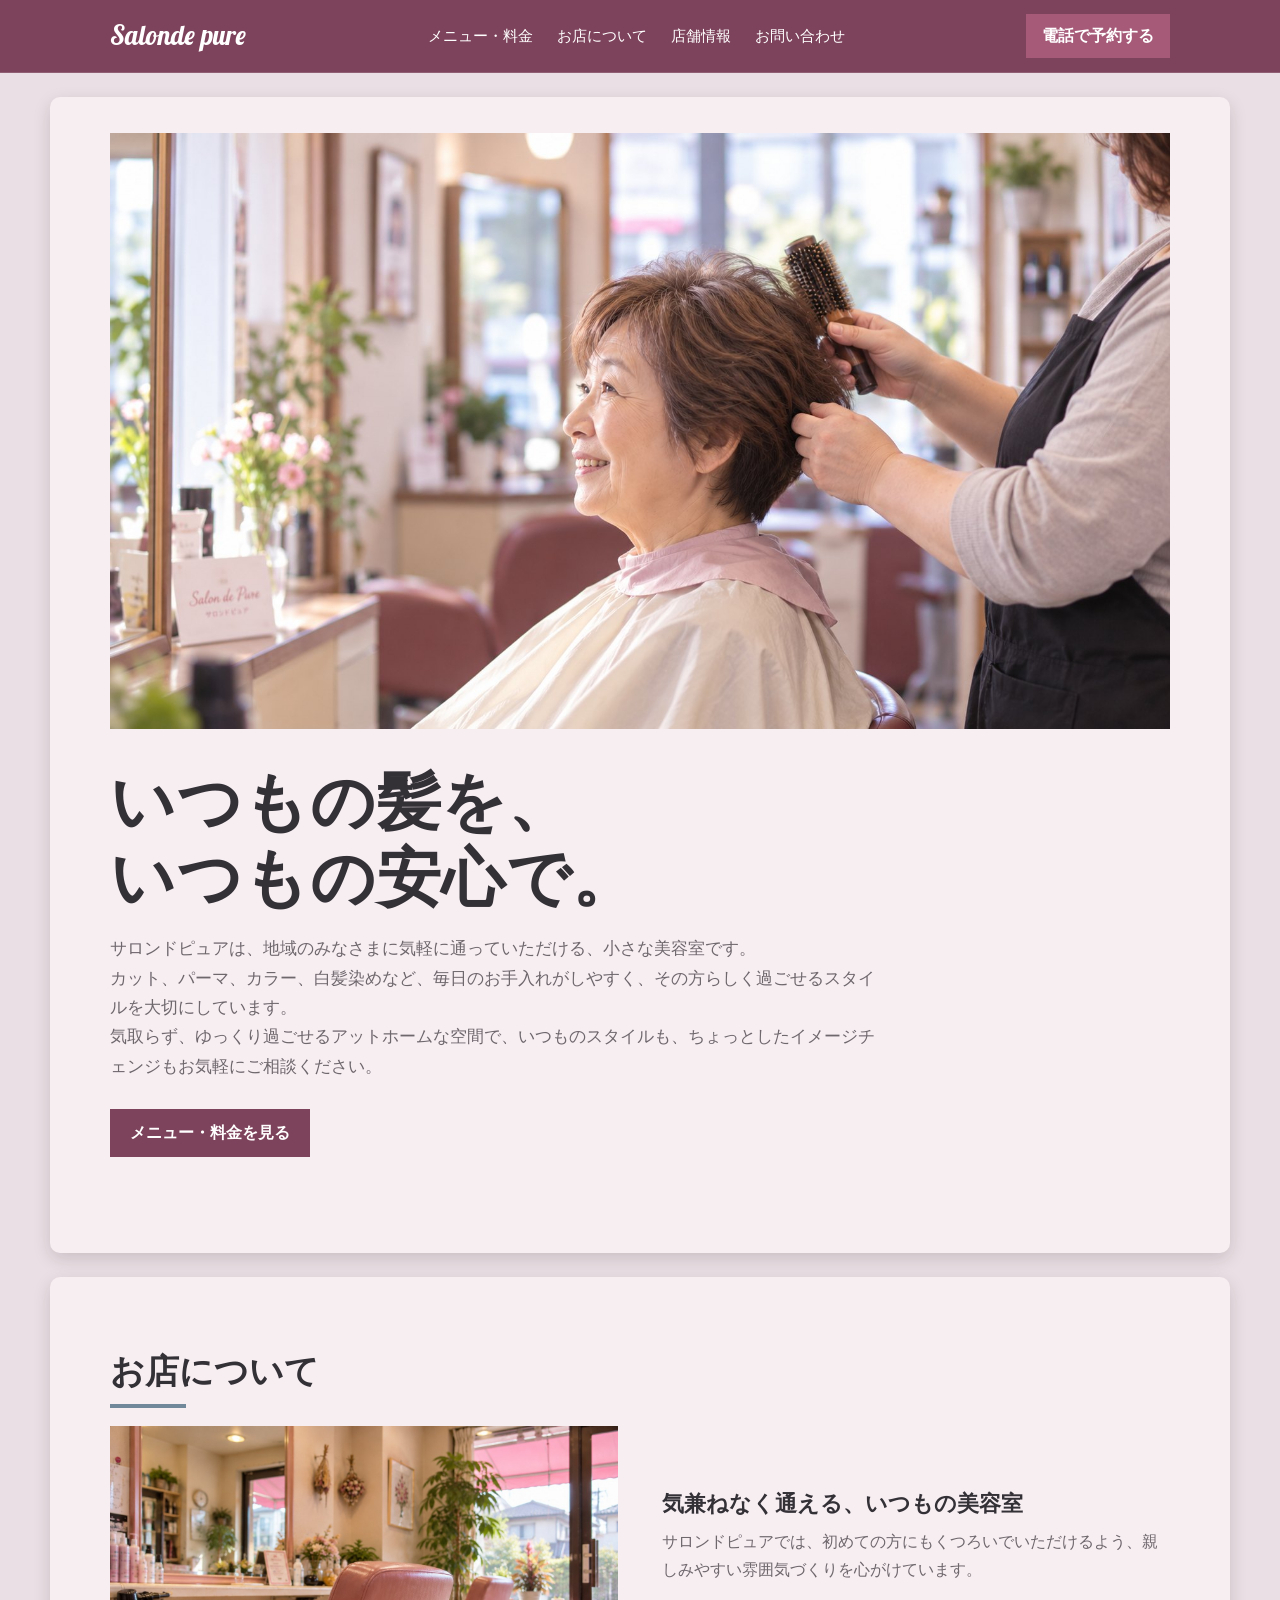
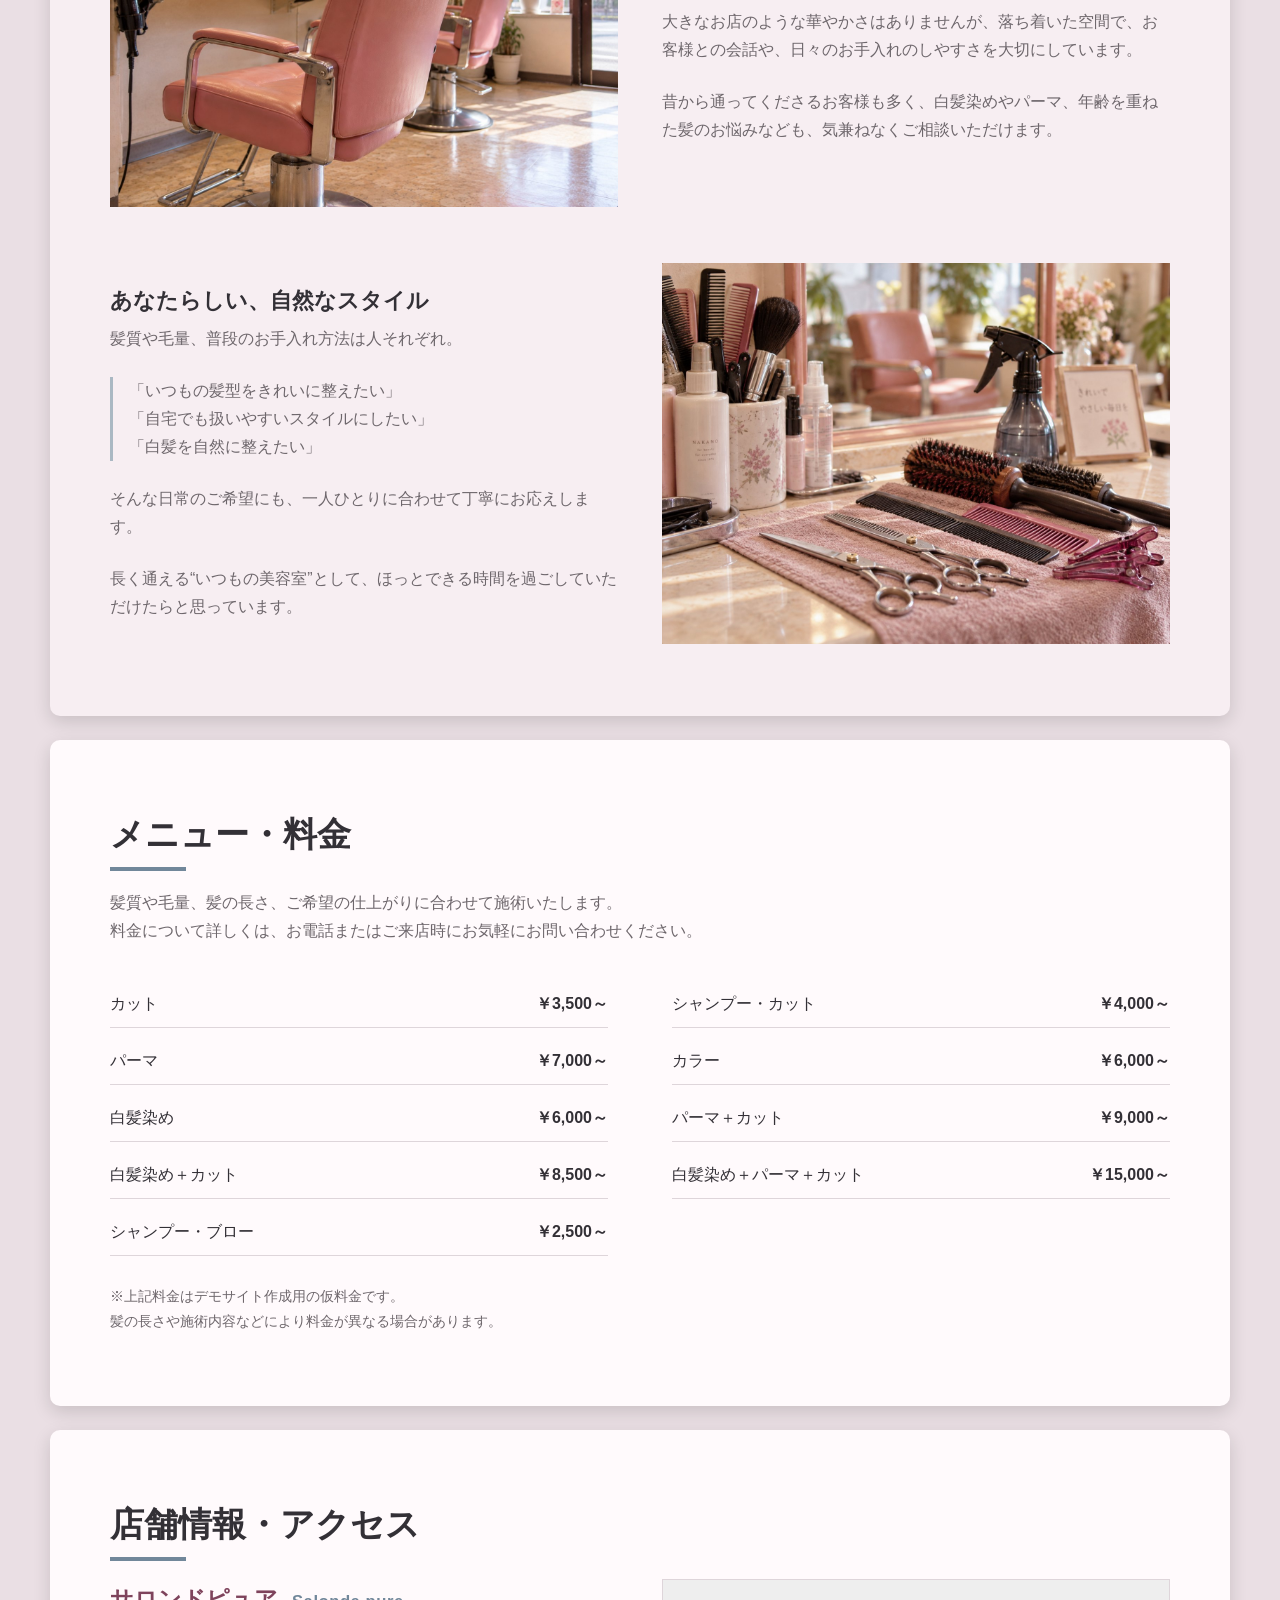
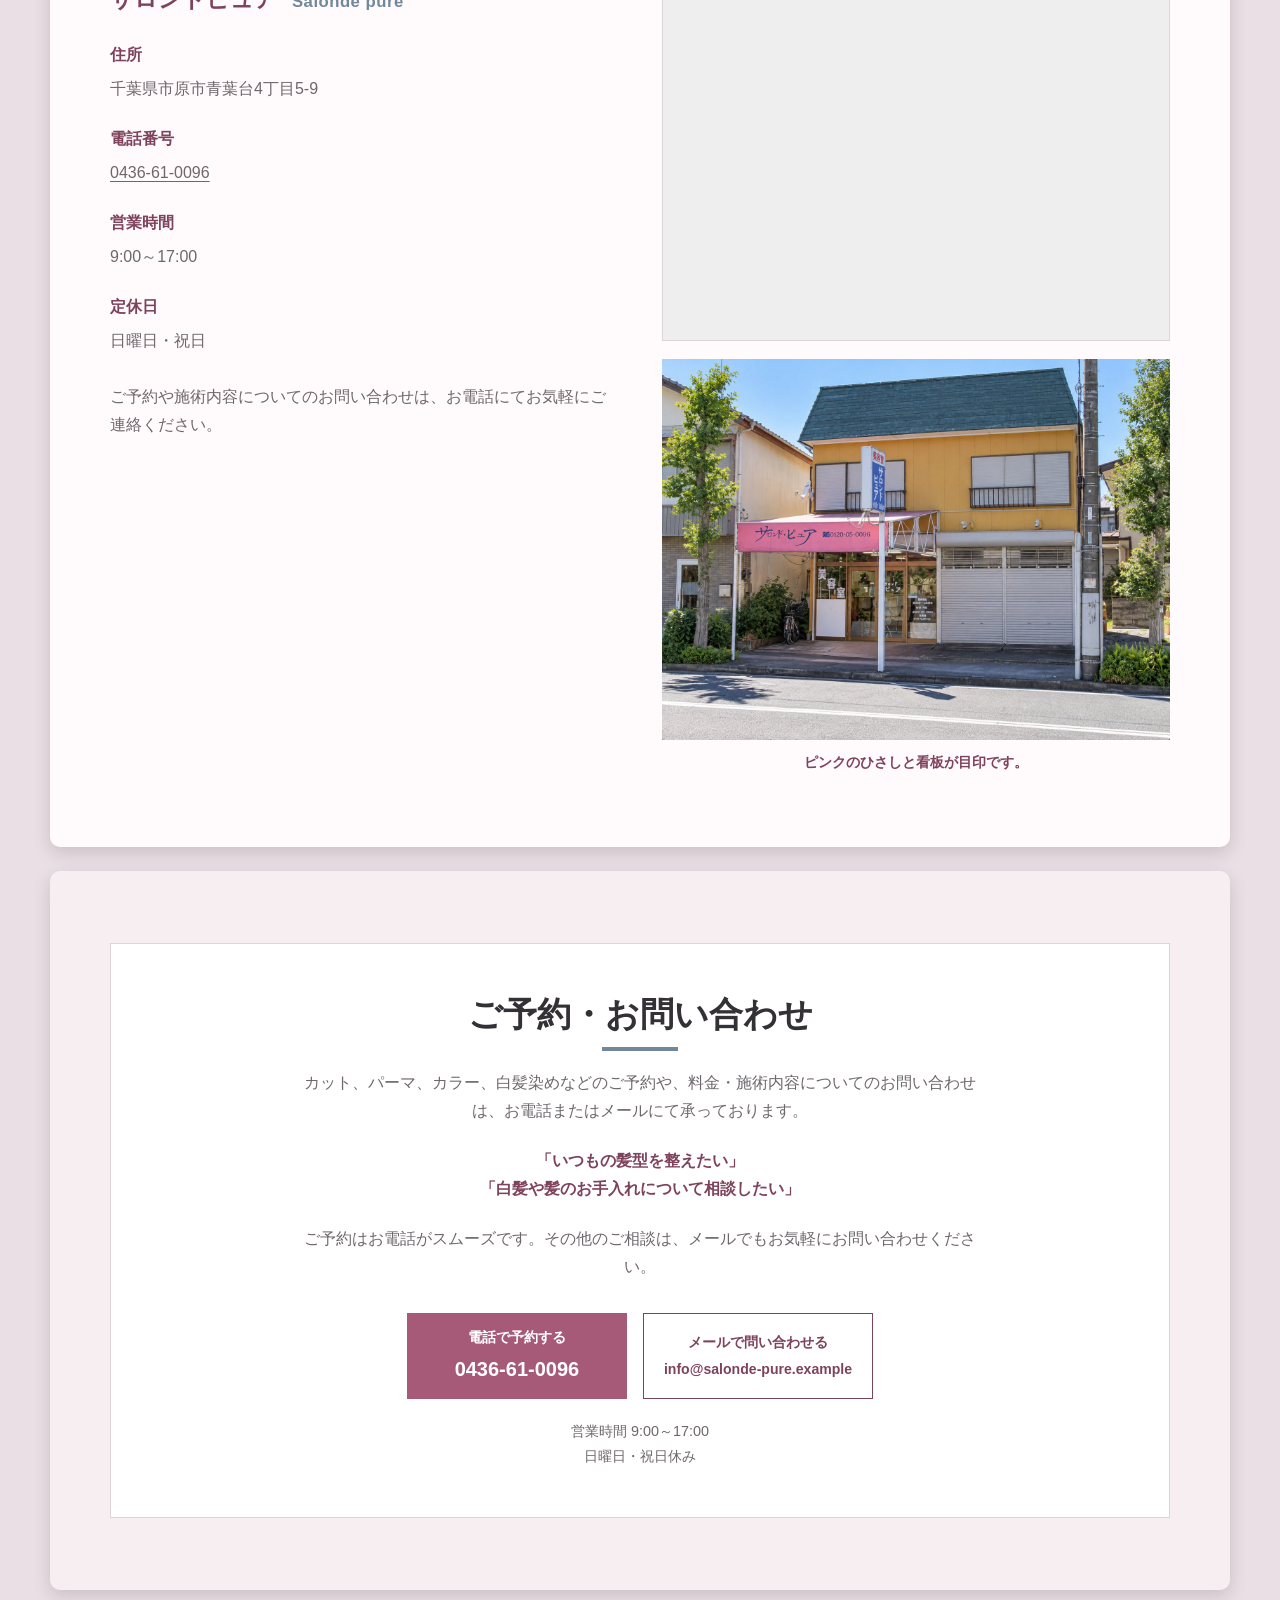
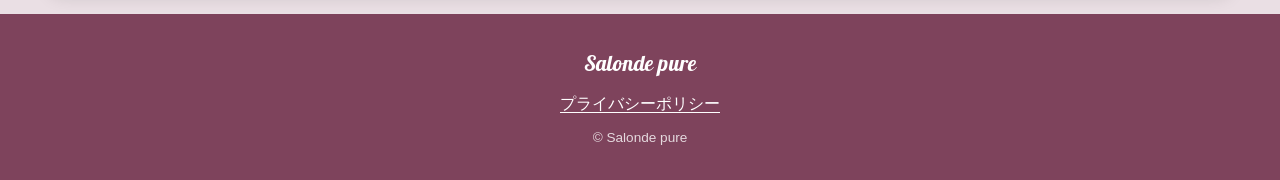
==== index.html @ e6dbe922 "Initial commit" ====
<!DOCTYPE html>
<html lang="ja">
<head>
  <meta charset="UTF-8">
  <meta name="viewport" content="width=device-width, initial-scale=1.0">

  <!--
    練習・デモ用なので検索エンジンには出さない設定。
    本番公開時は、必要に応じて削除する。
  -->
  <meta name="robots" content="noindex,nofollow">

  <title>サロンドピュア（Salonde pure）｜市原市青葉台の美容室</title>
  <meta name="description" content="市原市青葉台の小さな美容室 サロンドピュア（Salonde pure）。カット、パーマ、カラー、白髪染めなど、毎日のお手入れがしやすいスタイルをご提案します。">

  <!--
    CSSは2段構成。

    reset.css
    → ブラウザごとの初期スタイル差を整える土台。

    style.css
    → このサイト固有のレイアウト・色・装飾。

    reset.css を先、style.css を後に読むことが重要。
    後から読み込んだ style.css で必要な見た目を上書きする。
  -->
  <link rel="stylesheet" href="css/reset.css">
  <link rel="stylesheet" href="css/style.css">

  <!--
    favicon：
    今回は「SP」のモノグラムを使用。
    本番案件ではクライアントの正式ロゴがあれば差し替える。
  -->
  <link rel="icon" href="favicon.ico" sizes="any">
  <link rel="icon" type="image/png" sizes="32x32" href="img/favicon-32.png">
  <link rel="apple-touch-icon" href="img/apple-touch-icon.png">

  <!--
    Headerの英字店名だけ、実店舗メンバーズカードの雰囲気に近い
    Google Fonts「Lobster」を使用する。

    本文は読みやすさ優先で、従来の日本語向けシステムフォントを維持。
  -->
  <link rel="preconnect" href="https://fonts.googleapis.com">
  <link rel="preconnect" href="https://fonts.gstatic.com" crossorigin>
  <link href="https://fonts.googleapis.com/css2?family=Lobster&display=swap" rel="stylesheet">

  <!--
    OGPは次段階で追加予定。
    デモ公開時は noindex のままでもよい。
  -->
</head>

<body id="top">

  <!-- ========================================================
       Header
       ======================================================== -->
  <header class="site-header">
    <div class="container header-inner">

      <!--
        店名ロゴはTOPへのリンク。
        1ページサイトでは、ロゴを押すとページ先頭へ戻る動作が自然。
      -->
      <a class="site-logo" href="#top" aria-label="ページの先頭へ戻る">
        Salonde pure
      </a>

      <nav aria-label="メインナビゲーション">
        <ul class="nav-list">
          <li><a href="#menu">メニュー・料金</a></li>
          <li><a href="#about">お店について</a></li>
          <li><a href="#access">店舗情報</a></li>
          <li><a href="#contact">お問い合わせ</a></li>
        </ul>
      </nav>

      <!--
        Headerの強調CTAは「電話で予約する」。

        通常navの「お問い合わせ」は #contact へ。
        強調CTAは直接 tel: へ。

        同じ場所へ飛ぶリンクを二重に置かず、
        「情報を見る」と「電話する」の役割を分ける。
      -->
      <a class="header-cta" href="tel:0436610096">
        電話で予約する
      </a>

    </div>
  </header>


  <main>

    <!-- ======================================================
         Hero
         ====================================================== -->
    <section class="hero">
      <div class="container">

        <!--
          Hero画像。

          PCでは16:9、スマホではCSS側で4:3の額縁へ変更する。
          重要な人物・手元を中央寄りに配置した画像なので、
          左右がトリミングされても主役が残りやすい。
        -->
        <div class="hero-visual">
          <img
            src="img/hero_salon.jpg"
            alt="美容師が女性客の髪をブラシで整えているサロンドピュアのイメージ"
          >
        </div>

        <div class="hero-text">
          <h1>
            いつもの髪を、<br>
            いつもの安心で。
          </h1>

          <p>
            サロンドピュアは、地域のみなさまに気軽に通っていただける、小さな美容室です。<br>
            カット、パーマ、カラー、白髪染めなど、毎日のお手入れがしやすく、その方らしく過ごせるスタイルを大切にしています。<br>
            気取らず、ゆっくり過ごせるアットホームな空間で、いつものスタイルも、ちょっとしたイメージチェンジもお気軽にご相談ください。
          </p>

          <a class="hero-button" href="#menu">
            メニュー・料金を見る
          </a>
        </div>

      </div>
    </section>


    <!-- ======================================================
         About
         ====================================================== -->
    <section id="about" class="section">
      <div class="container">

        <h2 class="section-title">お店について</h2>

        <div class="about-row">

          <!--
            About 1：店内の雰囲気を見せる4:3画像。
            「空間」の説明役なので、人物は置かず店内そのものを見せる。
          -->
          <div class="about-visual">
            <img
              src="img/about_salon_interior.jpg"
              alt="ピンク色の美容椅子と鏡がある小さな美容室の店内イメージ"
              loading="lazy"
            >
          </div>

          <div class="about-text">
            <h3>気兼ねなく通える、いつもの美容室</h3>
            <p>
              サロンドピュアでは、初めての方にもくつろいでいただけるよう、親しみやすい雰囲気づくりを心がけています。
            </p>
            <p>
              大きなお店のような華やかさはありませんが、落ち着いた空間で、お客様との会話や、日々のお手入れのしやすさを大切にしています。
            </p>
            <p>
              昔から通ってくださるお客様も多く、白髪染めやパーマ、年齢を重ねた髪のお悩みなども、気兼ねなくご相談いただけます。
            </p>
          </div>

        </div>


        <div class="about-row reverse">

          <!--
            About 2：仕事道具のディテールを見せる4:3画像。
            About 1が「空間」、こちらは「仕事」の説明役。
          -->
          <div class="about-visual">
            <img
              src="img/about_salon_tools.jpg"
              alt="ハサミ、コーム、ブラシなど美容室の仕事道具のイメージ"
              loading="lazy"
            >
          </div>

          <div class="about-text">
            <h3>あなたらしい、自然なスタイル</h3>
            <p>
              髪質や毛量、普段のお手入れ方法は人それぞれ。
            </p>
            <p class="about-quote">
              「いつもの髪型をきれいに整えたい」<br>
              「自宅でも扱いやすいスタイルにしたい」<br>
              「白髪を自然に整えたい」
            </p>
            <p>
              そんな日常のご希望にも、一人ひとりに合わせて丁寧にお応えします。
            </p>
            <p>
              長く通える“いつもの美容室”として、ほっとできる時間を過ごしていただけたらと思っています。
            </p>
          </div>

        </div>

      </div>
    </section>


    <!-- ======================================================
         Menu
         ====================================================== -->
    <section id="menu" class="section">
      <div class="container">

        <h2 class="section-title">メニュー・料金</h2>

        <p class="section-lead">
          髪質や毛量、髪の長さ、ご希望の仕上がりに合わせて施術いたします。<br>
          料金について詳しくは、お電話またはご来店時にお気軽にお問い合わせください。
        </p>

        <div class="menu-grid">
          <div class="menu-item"><span class="menu-name">カット</span><span class="menu-price">￥3,500～</span></div>
          <div class="menu-item"><span class="menu-name">シャンプー・カット</span><span class="menu-price">￥4,000～</span></div>
          <div class="menu-item"><span class="menu-name">パーマ</span><span class="menu-price">￥7,000～</span></div>
          <div class="menu-item"><span class="menu-name">カラー</span><span class="menu-price">￥6,000～</span></div>
          <div class="menu-item"><span class="menu-name">白髪染め</span><span class="menu-price">￥6,000～</span></div>
          <div class="menu-item"><span class="menu-name">パーマ＋カット</span><span class="menu-price">￥9,000～</span></div>
          <div class="menu-item"><span class="menu-name">白髪染め＋カット</span><span class="menu-price">￥8,500～</span></div>
          <div class="menu-item"><span class="menu-name">白髪染め＋パーマ＋カット</span><span class="menu-price">￥15,000～</span></div>
          <div class="menu-item"><span class="menu-name">シャンプー・ブロー</span><span class="menu-price">￥2,500～</span></div>
        </div>

        <p class="menu-note">
          ※上記料金はデモサイト作成用の仮料金です。<br>
          髪の長さや施術内容などにより料金が異なる場合があります。
        </p>

      </div>
    </section>


    <!-- ======================================================
         Store information / Access
         ====================================================== -->
    <section id="access" class="section">
      <div class="container">

        <h2 class="section-title">店舗情報・アクセス</h2>

        <div class="info-layout">

          <div class="info-text">

            <h3 class="shop-name">サロンドピュア <span class="shop-name-en">Salonde pure</span></h3>

            <dl class="info-list">
              <dt>住所</dt>
              <dd>千葉県市原市青葉台4丁目5-9</dd>

              <dt>電話番号</dt>
              <dd><a href="tel:0436610096">0436-61-0096</a></dd>

              <dt>営業時間</dt>
              <dd>9:00～17:00</dd>

              <dt>定休日</dt>
              <dd>日曜日・祝日</dd>
            </dl>

            <p class="access-note">
              ご予約や施術内容についてのお問い合わせは、お電話にてお気軽にご連絡ください。
            </p>

          </div>

          <div class="access-visuals">

            <div class="map-box">
              <!--
                Google Maps = 地図の中身
                CSS = 地図を入れる額縁

                現段階では住所検索型のembedを仮配置。
                最終版ではGoogle Mapsの「共有 → 地図を埋め込む」から
                取得した正式iframeへ差し替えてもよい。
              -->
              <iframe
                src="https://www.google.com/maps?q=%E5%8D%83%E8%91%89%E7%9C%8C%E5%B8%82%E5%8E%9F%E5%B8%82%E9%9D%92%E8%91%89%E5%8F%B04%E4%B8%81%E7%9B%AE5-9&z=16&output=embed"
                title="サロンドピュア周辺地図"
                loading="lazy"
                referrerpolicy="no-referrer-when-downgrade"
              ></iframe>
            </div>

            <!--
              店舗外観。
              Heroではなく、アクセス情報の「現実確認」として置く。

              figure + figcaption にすることで、
              PCの2カラムでもスマホの1カラムでも
              「ピンクのひさしと看板が目印です。」が
              必ずこの写真の説明として付いてくる。
            -->
            <figure class="store-photo-figure">
              <div class="store-photo">
                <img
                  src="img/store_exterior.jpg"
                  alt="ピンクのひさしと看板があるサロンドピュアの店舗外観イメージ"
                  loading="lazy"
                >
              </div>
              <figcaption class="store-photo-caption">
                ピンクのひさしと看板が目印です。
              </figcaption>
            </figure>

          </div>

        </div>

      </div>
    </section>


    <!-- ======================================================
         Contact
         ====================================================== -->
    <section id="contact" class="section">
      <div class="container">

        <div class="contact-box">

          <h2 class="section-title">ご予約・お問い合わせ</h2>

          <p class="contact-lead">
            カット、パーマ、カラー、白髪染めなどのご予約や、料金・施術内容についてのお問い合わせは、お電話またはメールにて承っております。
          </p>

          <p class="contact-example">
            「いつもの髪型を整えたい」<br>
            「白髪や髪のお手入れについて相談したい」
          </p>

          <p class="contact-lead">
            ご予約はお電話がスムーズです。その他のご相談は、メールでもお気軽にお問い合わせください。
          </p>

          <div class="contact-actions">
            <a class="contact-button tel" href="tel:0436610096">
              <span class="contact-button-label">電話で予約する</span>
              <span class="contact-phone">0436-61-0096</span>
            </a>

            <!--
              デモ用の仮メールアドレス。
              .example は実在サイト用には使わない予約済みドメイン。
              本番時に店舗の実メールアドレスへ差し替える。
            -->
            <a
              class="contact-button mail"
              href="mailto:info@salonde-pure.example?subject=%E3%82%B5%E3%82%A4%E3%83%88%E3%81%8B%E3%82%89%E3%81%AE%E3%81%8A%E5%95%8F%E3%81%84%E5%90%88%E3%82%8F%E3%81%9B"
            >
              <span class="contact-button-label">メールで問い合わせる</span>
              <span class="contact-email">info@salonde-pure.example</span>
            </a>
          </div>

          <p class="contact-note">
            営業時間 9:00～17:00<br>
            日曜日・祝日休み
          </p>

        </div>

      </div>
    </section>

  </main>


  <!-- ========================================================
       Footer
       ======================================================== -->
  <footer class="site-footer">

    <p class="footer-name">
      Salonde pure
    </p>

    <p class="footer-nav">
      <a href="privacy.html">
        プライバシーポリシー
      </a>
    </p>

    <p class="copyright">
      &copy; Salonde pure
    </p>

  </footer>

</body>
</html>
---- css/style.css ----
/*
      ======================================================================
      美容室デモ：テンプレ流用・2号機
      ======================================================================

      ここまで単体教材で作ってきた、

      01〜06  レスポンシブ基礎 / Flex / Grid
      07      Header / Nav
      08      Hero
      09      Menu
      10      About
      11      店舗情報 / Google Map
      12      Contact / Footer

      を1枚のHTMLへ合体する。

      今回の目標は「最終完成」ではなく、

      ・各パーツが1ページとしてつながる
      ・PC / 中間幅 / スマホで崩れない
      ・色、余白、見出しに全体のルールを持たせる
      ・後で別案件へ流用しやすい

      という “中間完成版”。


      ======================================================================
      合体時に大事な考え方
      ======================================================================

      単体教材では、それぞれのHTMLに

      body
      .container
      h1
      section
      @media

      などが個別に存在していた。

      しかし全部を1枚へ合体すると、
      同じ名前・似た役割のCSSが重複すると管理しにくい。

      そこで今回は、

      1. CSS変数
      2. 共通ルール
      3. セクション固有ルール
      4. スマホ用ルール

      という順番で整理する。


      ======================================================================
      0. CSS変数：色を一か所で管理
      ======================================================================

      :root に色を集めておくと、
      後で別業種へ流用するとき、

      「濃いマゼンダを別の色へ」
      「くすみピンクをピンク寄りへ」

      のような変更がしやすい。

      今回の配色：

      ごく淡いピンク白 = ベース
      くすみピンク     = セクション背景
      くすみマゼンダ   = 店舗のひさし由来の主アクセント
      青みグレー       = 店名ロゴ由来の補助アクセント
      濃いグレー       = 本文

      実店舗のピンク＋ブルーをそのまま原色で使わず、
      少しくすませてWeb向けに翻訳する。
    */

    :root {
      --color-bg: #fffafc;
      --color-bg-sub: #f7eef2;
      --color-card: #ffffff;

      --color-magenta: #a65a78;
      --color-magenta-dark: #7e435c;

      --color-blue: #71879a;
      --color-blue-soft: #aab8c3;

      --color-text: #333036;
      --color-text-sub: #6e676c;

      --color-line: #ded5da;
    }


    /*
      ======================================================================
      1. 共通ルール
      ======================================================================
    */

    html {
      /*
        Headerのページ内リンクを押した時、
        一瞬で飛ぶのではなく滑らかにスクロールする。

        JavaScript不要。
        CSSだけでできる小さな演出。
      */
      scroll-behavior: smooth;
    }

    body {
      font-family:
        -apple-system,
        BlinkMacSystemFont,
        "Segoe UI",
        "Hiragino Kaku Gothic ProN",
        "Hiragino Sans",
        "Yu Gothic",
        Meiryo,
        sans-serif;

      line-height: 1.75;
      color: var(--color-text);

      /*
        body = サイト全体の基本背景。
        各sectionでは、後から変更しやすいように
        backgroundをあえて個別にも明示する。
      */
      /*
        カード化したsectionの外側に見える「台紙」色。
        section内部の白/くすみピンクとの差を出すため、
        bodyは少し濃いめのくすみピンクにする。
      */
      background: #eadfe4;
    }

    a {
      color: inherit;
    }

    /*
      サイト全体の共通外枠。

      今回の打ち合わせで、
      2カラムの余裕を優先して max-width:1100px に統一。

      重要：
      「外枠が1100px」だからといって、
      文章を1100pxいっぱいまで読ませるわけではない。

      文章には別途 max-width を設ける。
    */
    .container {
      width: 100%;
      max-width: 1100px;

      margin: 0 auto;

      padding-left: 20px;
      padding-right: 20px;
    }

    /*
      各通常セクションの共通上下余白。

      まず共通値を決め、
      Heroなど特別扱いしたい場所だけ個別上書きする。

      「共通ルール + 例外は明示」
      という方針。
    */
    .section {
      /*
        section自体を少し内側へ入れて、
        body背景の上に浮かぶ大きなカードとして見せる。

        max-width:1180px
        → 中の .container(1100px) より少し広く、
          section自身の余白や影が見える幅。

        margin:24px auto
        → 上下に24pxの間隔、
          左右は中央寄せ。

        border-radius
        → 角丸。

        box-shadow
        → ごく薄い影。
          「カード化」はするが、
          アプリUIっぽくなりすぎない程度に抑える。

        overflow:hidden
        → section背景や中身が角丸の外へはみ出さないようにする。
      */
      max-width: 1180px;
      margin: 24px auto;

      padding-top: 72px;
      padding-bottom: 72px;

      /*
        ページ内リンクでこのsectionへ飛んだ時、
        stickyヘッダーの裏にH2が隠れないよう
        スクロール停止位置を少し下へずらす。

        普通のレイアウト余白には影響しない。
      */
      scroll-margin-top: 96px;

      border-radius: 10px;

      box-shadow:
        0 6px 18px rgba(0, 0, 0, .14);

      overflow: hidden;
    }


    /*
      ======================================================================
      見出し階層
      ======================================================================

      h1 = ページ全体の主題 → Heroに1個
      h2 = 各セクション見出し
      h3 = セクション内の小見出し

      見た目だけでなくHTMLの意味も揃える。
    */

    .section-title {
      position: relative;

      margin: 0 0 18px;

      padding-bottom: 14px;

      font-size: clamp(1.65rem, 3vw, 2.15rem);
      line-height: 1.3;
    }

    /*
      セクション見出し下の青みグレーライン。

      ブルーを強く出しすぎず、
      「実店舗ロゴのブルーを連想させる程度」の控えめな装飾。
    */
    .section-title::after {
      content: "";

      position: absolute;
      left: 0;
      bottom: 0;

      /*
        56pxから少し長めの76pxへ。
        見出しに対して存在感を出しつつ、
        「帯」になりすぎない長さ。
      */
      width: 76px;
      height: 4px;

      background: var(--color-blue);
    }

    .section-lead {
      max-width: 760px;

      margin: 0 0 36px;

      color: var(--color-text-sub);
    }


    /*
      ======================================================================
      2. Header
      ======================================================================

      PCでは横一列：

      [LOGO] [Navigation] [ご予約・お問い合わせ]

      Header全体は sticky。
      スクロールしても上端へ残る。

      fixed と違って、
      元のレイアウト上の場所を保持したまま貼り付くため、
      今回は扱いやすい sticky を採用。
    */

    .site-header {
      position: sticky;
      top: 0;
      z-index: 1000;

      background: var(--color-magenta-dark);
      color: #fff;

      border-bottom: 1px solid rgba(255,255,255,.15);
    }

    .header-inner {
      min-height: 72px;

      display: flex;
      align-items: center;
      justify-content: space-between;

      gap: 24px;
    }

    .site-logo {
      /*
        実店舗のメンバーズカード右上にある英字ロゴの雰囲気を拾い、
        HeaderだけGoogle Fonts「Lobster」を採用。

        本文まで装飾書体にすると可読性が落ちるため、
        ロゴ用途だけに限定する。
      */
      font-family: "Lobster", cursive;
      font-size: 1.65rem;
      line-height: 1;

      color: #fff;
      text-decoration: none;

      white-space: nowrap;
    }

    .site-logo:hover {
      opacity: .9;
    }

    /*
      nav-list の直接の子は li。

      覚え方：
      Flex / GridのDNA鑑定は「直接の親」を見る。

      PCでは ul をFlex親にして
      liを横並びにする。
    */
    .nav-list {
      display: flex;
      align-items: center;

      gap: 24px;

      margin: 0;
      padding: 0;

      list-style: none;
    }

    .nav-list a {
      display: block;

      padding: 8px 0;

      color: #fff;
      text-decoration: none;

      font-size: .95rem;
    }

    .nav-list a:hover {
      text-decoration: underline;
      text-underline-offset: 4px;
    }

    /*
      Headerの「電話で予約する」は
      通常ナビより目的を強くしたCTA。

      今回は差し色のくすみマゼンダを使う。

      href は #contact ではなく mailto:。
      件名も最初から「ご予約・お問い合わせについて」と入る。

      一般問い合わせメールとは役割を分ける。
    */
    .header-cta {
      display: inline-flex;
      align-items: center;
      justify-content: center;

      min-height: 42px;

      padding: 8px 16px;

      background: var(--color-magenta);
      color: #fff;

      text-decoration: none;
      font-weight: 700;

      white-space: nowrap;
    }


    /*
      ======================================================================
      3. Hero
      ======================================================================

      Heroはページの最上部で印象を作る場所。

      構成：
      MV画像
      h1
      リード文
      CTA「メニュー・料金を見る」

      Hero下の余白は通常sectionより少し多め。
      これは「例外を個別に明示」する例でもある。
    */

    .hero {
      /*
        Heroも今回は一度カード化して比較する。

        Header / Footer は全幅のまま。
        Hero〜Contactまでをbody背景の上に浮かせる。

        後から全幅へ戻したい場合は、
        max-width / margin / border-radius / box-shadow
        を削除すればよい。
      */
      max-width: 1180px;
      margin: 24px auto;

      padding-top: 36px;
      padding-bottom: 96px;

      background: var(--color-bg-sub);

      border-radius: 10px;

      box-shadow:
        0 6px 18px rgba(0, 0, 0, .14);

      overflow: hidden;
    }

    /*
      親 = 額縁
      子img = 写真

      PCでは16:9の額縁。
    */
    .hero-visual {
      aspect-ratio: 16 / 9;

      overflow: hidden;

      background: #ddd;
    }

    .hero-visual img {
      width: 100%;
      height: 100%;

      display: block;

      object-fit: cover;
      object-position: center;
    }

    .hero-text {
      max-width: 780px;

      padding-top: 36px;
    }

    .hero-text h1 {
      margin: 0 0 18px;

      font-size: clamp(2.15rem, 5vw, 4rem);
      line-height: 1.18;
      letter-spacing: .01em;
    }

    .hero-text p {
      margin: 0 0 28px;

      color: var(--color-text-sub);
      font-size: 1.05rem;
    }

    /*
      Hero CTAは通常の濃いマゼンダ。

      「ご予約・お問い合わせ」のような最重要CTAだけくすみマゼンダ、
      「メニュー・料金を見る」のような通常CTAは濃いマゼンダ。

      色に優先順位を持たせる。
    */
    .hero-button {
      display: inline-flex;
      align-items: center;
      justify-content: center;

      min-height: 48px;

      padding: 10px 20px;

      background: var(--color-magenta-dark);
      color: #fff;

      text-decoration: none;
      font-weight: 700;
    }


    /*
      ======================================================================
      4. Menu
      ======================================================================

      セクション背景は個別指定。
      今はbodyと同系色でも、あえて明示しておく。

      後でここだけ別色へ変える時に見つけやすい。
    */

    #menu {
      background: var(--color-bg);
    }

    /*
      外側 = Grid
      内側 = Flex

      外側Grid：
      メニューアイテムそのものを2列に配置。

      内側Flex：
      各アイテムの「商品名 / 価格」を左右へ配置。
    */
    .menu-grid {
      display: grid;
      grid-template-columns: repeat(2, minmax(0, 1fr));

      gap: 10px 64px;
    }

    .menu-item {
      display: flex;
      align-items: baseline;
      justify-content: space-between;

      gap: 16px;

      padding: 9px 0;

      border-bottom: 1px solid var(--color-line);
    }

    .menu-name {
      flex: 1;
    }

    .menu-price {
      flex-shrink: 0;

      white-space: nowrap;

      text-align: right;
      font-weight: 700;

      /*
        対応フォントなら数字を等幅化。
        価格や表の日付などを揃えやすい。
      */
      font-variant-numeric: tabular-nums;
    }


    /*
      ======================================================================
      5. About / お店について
      ======================================================================
    */

    #about {
      background: var(--color-bg-sub);
    }

    .about-row {
      display: flex;
      align-items: center;

      gap: 44px;

      margin-bottom: 56px;
    }

    .about-row:last-child {
      margin-bottom: 0;
    }

    /*
      HTML順は毎回
      画像 → テキスト

      PCで2段目だけ見た目を反転する。
      DOM順は変更しない。
    */
    .about-row.reverse {
      flex-direction: row-reverse;
    }

    .about-visual,
    .about-text {
      flex: 1 1 0;

      /*
        Flexアイテムへの「縮小許可証」。

        初期状態ではFlexアイテムは
        中身が入らなくなるほど縮みたがらない。

        min-width:0 で
        「必要なら中身より狭くなってよい」
        と許可する。
      */
      min-width: 0;
    }

    .about-visual {
      aspect-ratio: 4 / 3;

      overflow: hidden;

      background: #ddd;
    }

    .about-visual img {
      width: 100%;
      height: 100%;

      display: block;

      object-fit: cover;
      object-position: center;
    }

    .about-text h3 {
      margin: 0 0 8px;

      font-size: 1.35rem;
      line-height: 1.4;
    }

    .about-text p {
      margin: 0 0 24px;
      color: var(--color-text-sub);
    }

    .about-text p:last-child {
      margin-bottom: 0;
    }


    /*
      ======================================================================
      6. 店舗情報 / Map
      ======================================================================
    */

    #access {
      background: var(--color-bg);
    }

    .info-layout {
      display: flex;

      gap: 44px;

      /*
        PC：flex-direction の初期値は row。

        rowでは
        主軸 = 横
        交差軸 = 縦

        align-items:stretch は交差軸方向、
        つまり「高さ」を揃える方向へ働く。

        左の情報が高くなれば
        右のMap箱も同じ高さまで伸びる。
      */
      align-items: stretch;
    }

    .info-text,
    .access-visuals {
      flex: 1 1 0;
      min-width: 0;
    }

    .info-list {
      margin: 0;
    }

    .info-list dt {
      margin-top: 22px;

      font-weight: 700;
      color: var(--color-magenta-dark);
    }

    .info-list dt:first-child {
      margin-top: 0;
    }

    .info-list dd {
      margin: 6px 0 0;

      color: var(--color-text-sub);
    }

    .location-list {
      margin: 8px 0 0;
      padding-left: 1.4em;
    }

    .location-list li {
      margin-bottom: 4px;
    }

    .sns-link {
      display: inline-flex;
      align-items: center;
      justify-content: center;

      min-height: 46px;

      margin-top: 24px;
      padding: 9px 18px;

      background: var(--color-magenta-dark);
      color: #fff;

      text-decoration: none;
      font-weight: 700;
    }

    /*
      Map側。

      今回は右カラムにMapと外観写真を縦積みするため、
      Mapには最低高さを持たせる。
    */
    .map-box {
      min-height: 360px;

      overflow: hidden;

      background: #eee;
      border: 1px solid var(--color-line);
    }

    .map-box iframe {
      display: block;

      width: 100%;
      height: 100%;
      min-height: 360px;

      border: 0;
    }


    /*
      ======================================================================
      7. Contact / お問い合わせ
      ======================================================================

      セクション全体はくすみピンク。
      中に白いカードを置く。

      「セクション背景」と
      「セクション内カード背景」を分ける例。
    */

    #contact {
      background: var(--color-bg-sub);
    }

    .contact-box {
      padding: 48px 32px;

      background: var(--color-card);

      border: 1px solid var(--color-line);

      text-align: center;
    }

    /*
      Contact内では見出しラインを中央配置。
    */
    .contact-box .section-title::after {
      left: 50%;
      transform: translateX(-50%);
    }

    .contact-lead {
      max-width: 680px;

      margin: 0 auto;

      color: var(--color-text-sub);
    }

    /*
      今回は「電話」と「メール」の2系統。

      電話 = 予約の主導線
      メール = その他問い合わせの補助導線

      別店舗へテンプレ展開する時は、
      LINEやフォームなどへ差し替えやすい構造にしておく。
    */
    .contact-actions {
      display: flex;
      justify-content: center;

      gap: 16px;

      margin-top: 32px;
    }

    /*
      inline-flex：

      外側はinline系の箱として扱いやすく、
      内側はFlexコンテナになる。

      今は中身が文字だけでも、
      将来アイコン + 文字になった時に
      そのまま横並び・中央揃えしやすい。

      「今は1個だけ並べているFlexbox」
      くらいの理解でOK。
    */
    .contact-button {
      display: inline-flex;
      align-items: center;
      justify-content: center;

      min-width: 220px;
      min-height: 52px;

      padding: 11px 20px;

      text-decoration: none;
      font-weight: 700;

      border: 1px solid var(--color-magenta-dark);
    }

    .contact-button.tel {
      /*
        電話は今回の主要行動なのでくすみマゼンダ。
      */
      background: var(--color-magenta);
      color: #fff;

      border-color: var(--color-magenta);
    }

    .contact-button.mail {
      flex-direction: column;
      gap: 2px;

      background: #fff;
      color: var(--color-magenta-dark);
    }

    .contact-email {
      font-size: .88rem;
      font-weight: 600;
    }

    .contact-note {
      margin: 20px 0 0;

      color: var(--color-text-sub);
      font-size: .9rem;
    }




    /*
      ======================================================================
      美容室版で追加した小パーツ
      ======================================================================
    */

    /*
      画像完成前でもレイアウトだけ確認できる仮枠。
      本番画像を入れたら、この要素自体を img に置き換える予定。
    */
    .image-placeholder {
      display: flex;
      align-items: center;
      justify-content: center;

      color: var(--color-text-sub);
      background:
        linear-gradient(135deg, var(--color-bg-sub), #fff);
      border: 1px dashed var(--color-blue-soft);

      text-align: center;
      font-size: .9rem;
      letter-spacing: .04em;
    }

    .menu-note {
      margin: 28px 0 0;

      color: var(--color-text-sub);
      font-size: .9rem;
    }

    .about-quote {
      padding-left: 1em;

      border-left: 3px solid var(--color-blue-soft);
    }

    .shop-name {
      margin: 0 0 22px;

      color: var(--color-magenta-dark);
      font-size: 1.45rem;
    }

    /*
      店舗情報では、日本語名を主役にして英字表記を補助的に併記する。

      Headerのロゴは「Salonde pure」のまま。
      本文は年配のお客様にも読みやすい「サロンドピュア」を優先する。
    */
    .shop-name-en {
      display: inline-block;

      margin-left: .45em;

      color: var(--color-blue);
      font-size: .72em;
      font-weight: 600;
      letter-spacing: .03em;
    }

    .info-list a {
      color: inherit;
      text-underline-offset: 3px;
    }

    .access-note {
      margin: 28px 0 0;

      color: var(--color-text-sub);
    }

    /*
      外観写真とキャプションを figure でひとまとまりにする。

      PCの2カラム時でも、スマホの1カラム時でも、
      「ピンクのひさしと看板が目印です。」が
      必ず外観写真の説明として直下に付いてくる。

      見た目の位置関係だけでなく、
      HTMLの文書構造としても画像と説明文の関係を明確にする。
    */
    .store-photo-figure {
      margin: 0;
    }

    .store-photo-caption {
      margin: 10px 0 0;

      color: var(--color-magenta-dark);
      font-size: .9rem;
      font-weight: 700;
      text-align: center;
    }

    /*
      店舗情報の右側は、

      [Google Map]
      [実店舗外観]

      を縦に積む。
    */
    .access-visuals {
      flex: 1 1 0;
      min-width: 0;

      display: grid;
      grid-template-rows: minmax(300px, 1fr) auto;
      gap: 18px;
    }

    .store-photo {
      aspect-ratio: 4 / 3;
      overflow: hidden;
    }

    .store-photo img {
      width: 100%;
      height: 100%;

      display: block;

      object-fit: cover;
      object-position: center;
    }

    .contact-example {
      max-width: 680px;

      margin: 22px auto;

      color: var(--color-magenta-dark);
      font-weight: 700;
    }

    .contact-button.tel {
      flex-direction: column;
      gap: 2px;
    }

    .contact-button-label {
      font-size: .9rem;
    }

    .contact-phone {
      font-size: 1.25rem;
      font-variant-numeric: tabular-nums;
    }


    /*
      ======================================================================
      8. Footer
      ======================================================================

      Footerは情報を詰め込みすぎない。

      ・店名
      ・プライバシーポリシー
      ・copyright

      のみ。

      Headerと同じ濃いマゼンダ系で、
      ページ全体を最後に締める。
    */

    .site-footer {
      padding: 30px 20px;

      background: var(--color-magenta-dark);
      color: #fff;

      text-align: center;
    }

    .footer-name {
      margin: 0 0 8px;

      font-family: "Lobster", cursive;
      font-size: 1.35rem;
      letter-spacing: .01em;
    }

    .footer-nav {
      margin: 0 0 8px;
    }

    .footer-nav a {
      color: #fff;

      text-decoration: underline;
      text-underline-offset: 3px;
    }

    .copyright {
      margin: 0;

      font-size: .85rem;
      opacity: .8;
    }


    /*
      ======================================================================
      9. スマホ用ブレークポイント
      ======================================================================

      基本ブレークポイントは max-width:700px に統一。

      今回は
      「iPadだから768px」
      「Androidタブレットだから○○px」
      という端末名基準にはしない。

      原則：

      「そのレイアウトが苦しくなる幅で切る」

      ただし管理しやすさのため、
      まず700pxを標準として統一。

      後で実機 / DevTools確認をして、
      本当に必要なブロックだけ例外を追加する。
    */

    @media (max-width: 700px) {

      /*
        PCより左右余白を少し縮小。
      */
      .container {
        padding-left: 16px;
        padding-right: 16px;
      }

      /*
        スマホは縦に長くなるので
        セクション上下余白も少し減らす。
      */
      .section {
        /*
          スマホでもカード感は残すが、
          左右の余白を広く取りすぎない。

          width:calc(...)
          → body背景を左右8pxずつ見せる。
        */
        width: calc(100% - 16px);
        margin: 8px auto;

        padding-top: 52px;
        padding-bottom: 52px;

        /*
          スマホHeaderは
          ロゴ + 2×2 nav + CTA でPCより高いため、
          アンカー到着位置も大きめにずらす。
        */
        scroll-margin-top: 210px;

        border-radius: 8px;
      }


      /* ------------------------------------------------------
         Header：スマホ
         ------------------------------------------------------

         PCではstickyだが、
         スマホではHeader全体が高くなるので static に戻す。

         画面上部をHeaderが1/3近く占領する問題を避ける。
      */

      /*
        スマホでも今回は sticky を維持。

        2×2 nav + 1列CTA にしたことで
        Headerの高さが比較的コンパクトに収まるため、
        利便性を優先して上部固定を残す。

        縦の短い端末で邪魔なら、
        後から position:static をここに追加すればよい。
      */

      .header-inner {
        display: block;

        min-height: 0;

        padding-top: 16px;
        padding-bottom: 16px;
      }

      /*
        スマホHeader：

        [       LOGO       ]

        [メニュー] [お店について]
        [店舗情報] [お問い合わせ]

        [        電話で予約する        ]

        という構成。
      */

      .site-logo {
        display: block;

        margin-bottom: 14px;

        text-align: center;
      }

      /*
        PCではFlexだったnavを、
        スマホでは2列Gridへ切り替える。

        displayは同じ要素でも
        ブレークポイントごとに変更できる。
      */
      .nav-list {
        display: grid;
        grid-template-columns: repeat(2, minmax(0, 1fr));

        gap: 8px;
      }

      .nav-list a {
        padding: 9px 8px;

        border: 1px solid rgba(255,255,255,.25);

        text-align: center;
      }

      .header-cta {
        display: flex;

        width: 100%;

        margin-top: 10px;
      }


      /* ------------------------------------------------------
         Hero：スマホ
         ------------------------------------------------------ */

      .hero {
        width: calc(100% - 16px);
        margin: 8px auto;

        padding-top: 16px;
        padding-bottom: 72px;

        border-radius: 8px;
      }

      /*
        PC 16:9
        ↓
        スマホ 4:3

        スマホでは横幅が狭いため、
        4:3にして高さを確保しつつ、PC画像からのトリミング差を抑える。
      */
      .hero-visual {
        aspect-ratio: 4 / 3;
      }

      .hero-text {
        padding-top: 28px;
      }

      .hero-text h1 {
        font-size: clamp(1.7rem, 7vw, 2.3rem);
      }


      /* ------------------------------------------------------
         Menu：スマホ
         ------------------------------------------------------

         2列Grid
         ↓
         1列Grid
      */

      .menu-grid {
        grid-template-columns: 1fr;

        gap: 8px;
      }


      /* ------------------------------------------------------
         About：スマホ
         ------------------------------------------------------

         PC：
         画像 | テキスト
         テキスト | 画像

         スマホ：
         画像
         テキスト

         画像
         テキスト

         HTML順は変えない。
      */

      .about-row,
      .about-row.reverse {
        flex-direction: column;
        align-items: stretch;

        gap: 22px;

        margin-bottom: 44px;
      }

      /*
        PCの flex:1 1 0 を解除。

        columnになると主軸が縦へ変わるので、
        flex-basis:0 が高さ方向へ効き、
        以前の実習では画像枠が潰れた。

        そこでスマホでは flex:none。
      */
      .about-visual,
      .about-text {
        flex: none;

        width: 100%;
      }


      /* ------------------------------------------------------
         店舗情報：スマホ
         ------------------------------------------------------ */

      .info-layout {
        flex-direction: column;

        gap: 26px;
      }

      .info-text,
      .access-visuals {
        flex: none;

        width: 100%;
      }

      .access-visuals {
        display: grid;
        grid-template-rows: auto auto;
      }

      /*
        columnでは、

        主軸 = 縦
        交差軸 = 横

        align-items:stretch は横方向へ効く。

        Map高さはstretchでは決まらないため、
        min-height:280px で明示。
      */
      .map-box,
      .map-box iframe {
        min-height: 280px;
      }


      /* ------------------------------------------------------
         Contact：スマホ
         ------------------------------------------------------ */

      .contact-box {
        padding: 34px 20px;
      }

      /*
        PCでは電話＋メールを横並び。
        スマホでは縦積みにして、どちらも横幅いっぱいに広げる。
      */
      .contact-actions {
        flex-direction: column;
        align-items: stretch;
      }

      .contact-button {
        width: 100%;

        /*
          PC用の最低幅220pxを解除。
        */
        min-width: 0;
      }
    }


    /*
      ======================================================================
      10. テンプレとしてのカスタマイズ場所
      ======================================================================

      後で別案件へ流用する時に、
      まず見る場所：

      【色】
      :root の --color-...

      【全体幅】
      .container の max-width:1100px

      【通常セクション余白】
      .section の padding

      【Heroだけの余白】
      .hero の padding

      【スマホ切替】
      @media (max-width:700px)

      【各セクション背景】
      #menu
      #about
      #access
      #contact

      【見出しライン】
      .section-title::after

      【目立つCTA】
      --color-magenta


      ======================================================================
      11. 今回の合体版で確認すること
      ======================================================================

      まずDevToolsで、

      1. 1100px以上
         → 全体が最大1100pxで中央に収まるか

      2. 800〜900px前後
         → “タブレット専用” と考えず、
           中間幅として自然に縮むか

      3. 700px直前
         → 2カラムがまだ苦しくないか

      4. 700px以下
         → Header / Menu / About / Map / Contact が
           1カラムまたはスマホ用配置へ切り替わるか

      5. 390px前後
         → 実際のスマホ幅で文字・ボタンが窮屈でないか


      ======================================================================
      一言まとめ
      ======================================================================

      単体パーツ：
      「そのブロックが動くか」

      合体版：
      「全体として気持ちよく流れるか」

      ここから先は、
      CSSの個別技術だけでなく

      ・余白
      ・色
      ・視線
      ・情報の強弱

      という “サイト全体の設計” を見る段階。
    */
  


    /*
      ======================================================================
      12. privacy.html 仮ページ
      ======================================================================

      今回は本文確定前なので最低限の読みやすさだけ用意。
      本番ポリシーが確定したら必要に応じて調整する。
    */

    .privacy-page {
      min-height: 100vh;

      padding: 72px 0;

      background: var(--color-bg);
    }

    .privacy-page h1 {
      margin: 0 0 28px;

      color: var(--color-magenta-dark);
      font-size: clamp(1.8rem, 4vw, 2.6rem);
    }

    .privacy-page p {
      max-width: 760px;

      margin: 0 0 24px;

      color: var(--color-text-sub);
    }
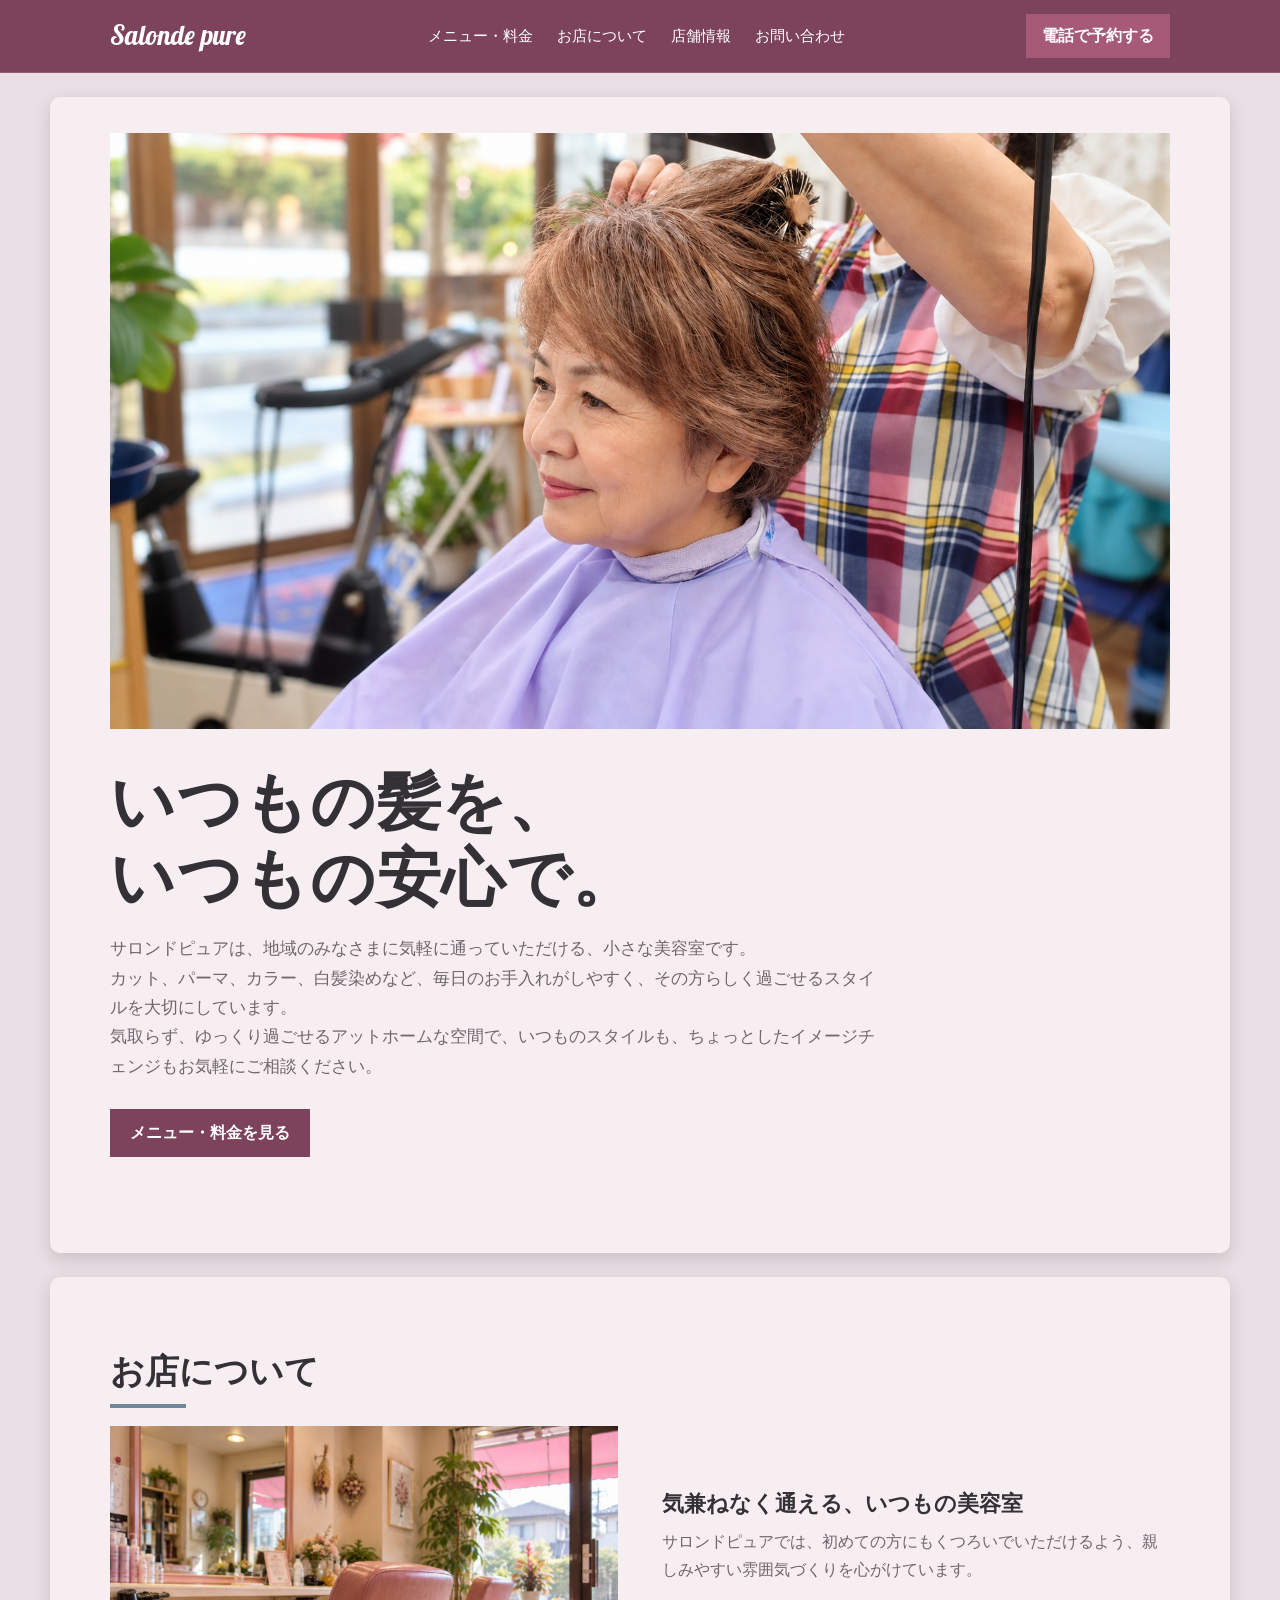
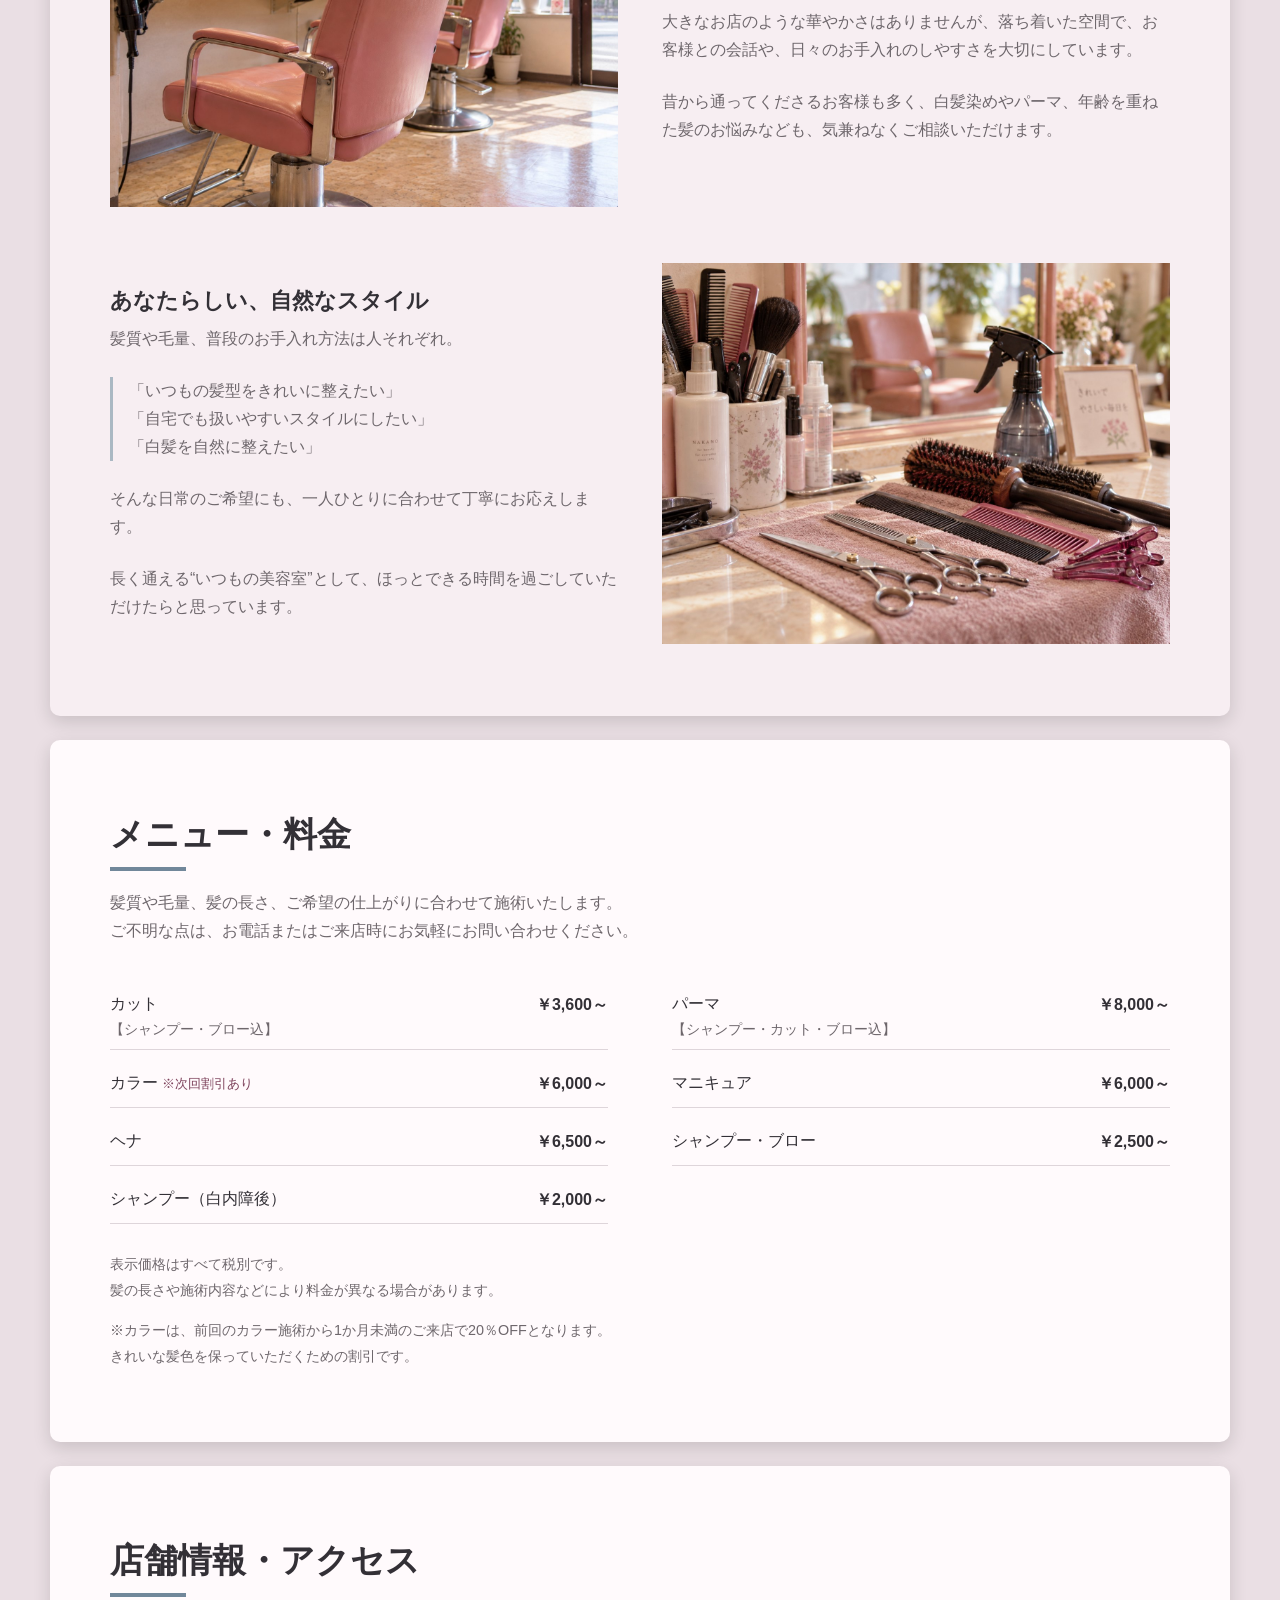
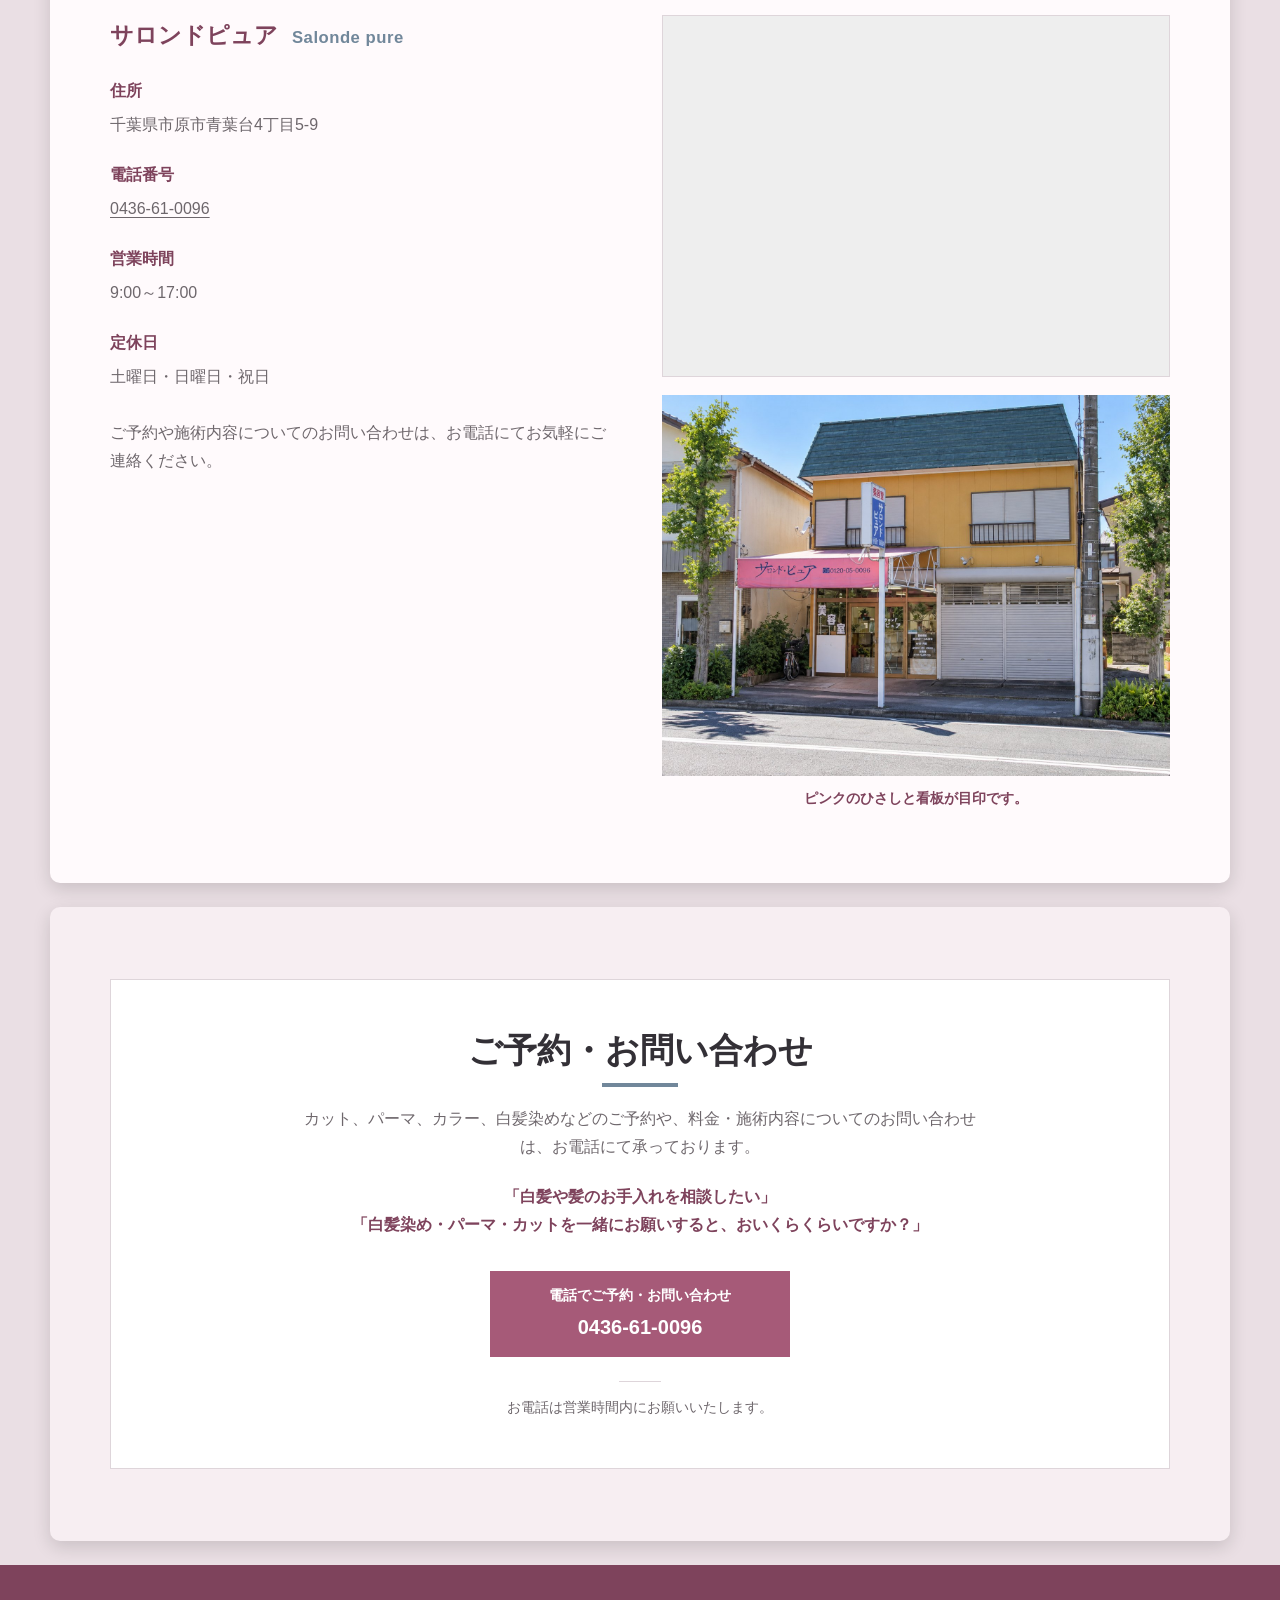
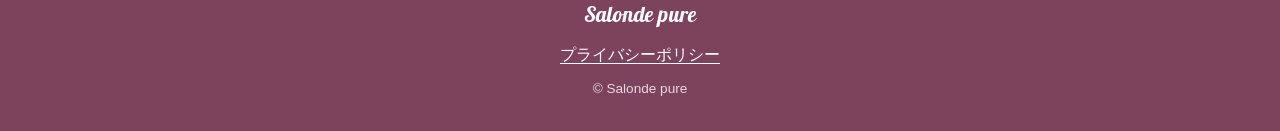
==== commit 372a6ef1: "Update pricing and contact details [mobile]" ====
--- a/index.html
+++ b/index.html
@@ -1,19 +1,22 @@
-<!DOCTYPE html>
+<!doctype html>
 <html lang="ja">
-<head>
-  <meta charset="UTF-8">
-  <meta name="viewport" content="width=device-width, initial-scale=1.0">
-
-  <!--
+  <head>
+    <meta charset="UTF-8" />
+    <meta name="viewport" content="width=device-width, initial-scale=1.0" />
+
+    <!--
     練習・デモ用なので検索エンジンには出さない設定。
     本番公開時は、必要に応じて削除する。
   -->
-  <meta name="robots" content="noindex,nofollow">
-
-  <title>サロンドピュア（Salonde pure）｜市原市青葉台の美容室</title>
-  <meta name="description" content="市原市青葉台の小さな美容室 サロンドピュア（Salonde pure）。カット、パーマ、カラー、白髪染めなど、毎日のお手入れがしやすいスタイルをご提案します。">
-
-  <!--
+    <meta name="robots" content="noindex,nofollow" />
+
+    <title>サロンドピュア（Salonde pure）｜市原市青葉台の美容室</title>
+    <meta
+      name="description"
+      content="市原市青葉台の小さな美容室 サロンドピュア（Salonde pure）。カット、パーマ、カラー、白髪染めなど、毎日のお手入れがしやすいスタイルをご提案します。"
+    />
+
+    <!--
     CSSは2段構成。
 
     reset.css
@@ -25,60 +28,60 @@
     reset.css を先、style.css を後に読むことが重要。
     後から読み込んだ style.css で必要な見た目を上書きする。
   -->
-  <link rel="stylesheet" href="css/reset.css">
-  <link rel="stylesheet" href="css/style.css">
-
-  <!--
+    <link rel="stylesheet" href="css/reset.css" />
+    <link rel="stylesheet" href="css/style.css" />
+
+    <!--
     favicon：
     今回は「SP」のモノグラムを使用。
     本番案件ではクライアントの正式ロゴがあれば差し替える。
   -->
-  <link rel="icon" href="favicon.ico" sizes="any">
-  <link rel="icon" type="image/png" sizes="32x32" href="img/favicon-32.png">
-  <link rel="apple-touch-icon" href="img/apple-touch-icon.png">
-
-  <!--
+    <link rel="icon" href="favicon.ico" sizes="any" />
+    <link rel="icon" type="image/png" sizes="32x32" href="img/favicon-32.png" />
+    <link rel="apple-touch-icon" href="img/apple-touch-icon.png" />
+
+    <!--
     Headerの英字店名だけ、実店舗メンバーズカードの雰囲気に近い
     Google Fonts「Lobster」を使用する。
 
     本文は読みやすさ優先で、従来の日本語向けシステムフォントを維持。
   -->
-  <link rel="preconnect" href="https://fonts.googleapis.com">
-  <link rel="preconnect" href="https://fonts.gstatic.com" crossorigin>
-  <link href="https://fonts.googleapis.com/css2?family=Lobster&display=swap" rel="stylesheet">
-
-  <!--
+    <link rel="preconnect" href="https://fonts.googleapis.com" />
+    <link rel="preconnect" href="https://fonts.gstatic.com" crossorigin />
+    <link
+      href="https://fonts.googleapis.com/css2?family=Lobster&display=swap"
+      rel="stylesheet"
+    />
+
+    <!--
     OGPは次段階で追加予定。
     デモ公開時は noindex のままでもよい。
-  -->
-</head>
-
-<body id="top">
-
-  <!-- ========================================================
+  --></head>
+
+  <body id="top">
+    <!-- ========================================================
        Header
        ======================================================== -->
-  <header class="site-header">
-    <div class="container header-inner">
-
-      <!--
+    <header class="site-header">
+      <div class="container header-inner">
+        <!--
         店名ロゴはTOPへのリンク。
         1ページサイトでは、ロゴを押すとページ先頭へ戻る動作が自然。
       -->
-      <a class="site-logo" href="#top" aria-label="ページの先頭へ戻る">
-        Salonde pure
-      </a>
-
-      <nav aria-label="メインナビゲーション">
-        <ul class="nav-list">
-          <li><a href="#menu">メニュー・料金</a></li>
-          <li><a href="#about">お店について</a></li>
-          <li><a href="#access">店舗情報</a></li>
-          <li><a href="#contact">お問い合わせ</a></li>
-        </ul>
-      </nav>
-
-      <!--
+        <a class="site-logo" href="#top" aria-label="ページの先頭へ戻る">
+          Salonde pure
+        </a>
+
+        <nav aria-label="メインナビゲーション">
+          <ul class="nav-list">
+            <li><a href="#menu">メニュー・料金</a></li>
+            <li><a href="#about">お店について</a></li>
+            <li><a href="#access">店舗情報</a></li>
+            <li><a href="#contact">お問い合わせ</a></li>
+          </ul>
+        </nav>
+
+        <!--
         Headerの強調CTAは「電話で予約する」。
 
         通常navの「お問い合わせ」は #contact へ。
@@ -87,205 +90,220 @@
         同じ場所へ飛ぶリンクを二重に置かず、
         「情報を見る」と「電話する」の役割を分ける。
       -->
-      <a class="header-cta" href="tel:0436610096">
-        電話で予約する
-      </a>
-
-    </div>
-  </header>
-
-
-  <main>
-
-    <!-- ======================================================
+        <a class="header-cta" href="tel:0436610096"> 電話で予約する </a>
+      </div>
+    </header>
+
+    <main>
+      <!-- ======================================================
          Hero
          ====================================================== -->
-    <section class="hero">
-      <div class="container">
-
-        <!--
+      <section class="hero">
+        <div class="container">
+          <!--
           Hero画像。
 
           PCでは16:9、スマホではCSS側で4:3の額縁へ変更する。
           重要な人物・手元を中央寄りに配置した画像なので、
           左右がトリミングされても主役が残りやすい。
         -->
-        <div class="hero-visual">
-          <img
-            src="img/hero_salon.jpg"
-            alt="美容師が女性客の髪をブラシで整えているサロンドピュアのイメージ"
-          >
-        </div>
-
-        <div class="hero-text">
-          <h1>
-            いつもの髪を、<br>
-            いつもの安心で。
-          </h1>
-
-          <p>
-            サロンドピュアは、地域のみなさまに気軽に通っていただける、小さな美容室です。<br>
-            カット、パーマ、カラー、白髪染めなど、毎日のお手入れがしやすく、その方らしく過ごせるスタイルを大切にしています。<br>
-            気取らず、ゆっくり過ごせるアットホームな空間で、いつものスタイルも、ちょっとしたイメージチェンジもお気軽にご相談ください。
-          </p>
-
-          <a class="hero-button" href="#menu">
-            メニュー・料金を見る
-          </a>
-        </div>
-
-      </div>
-    </section>
-
-
-    <!-- ======================================================
+          <div class="hero-visual">
+            <img
+              src="img/hero_salon.jpg"
+              alt="美容師が女性客の髪をブラシで整えているサロンドピュアのイメージ"
+            />
+          </div>
+
+          <div class="hero-text">
+            <h1>
+              いつもの髪を、<br />
+              いつもの安心で。
+            </h1>
+
+            <p>
+              サロンドピュアは、地域のみなさまに気軽に通っていただける、小さな美容室です。<br />
+              カット、パーマ、カラー、白髪染めなど、毎日のお手入れがしやすく、その方らしく過ごせるスタイルを大切にしています。<br />
+              気取らず、ゆっくり過ごせるアットホームな空間で、いつものスタイルも、ちょっとしたイメージチェンジもお気軽にご相談ください。
+            </p>
+
+            <a class="hero-button" href="#menu"> メニュー・料金を見る </a>
+          </div>
+        </div>
+      </section>
+
+      <!-- ======================================================
          About
          ====================================================== -->
-    <section id="about" class="section">
-      <div class="container">
-
-        <h2 class="section-title">お店について</h2>
-
-        <div class="about-row">
-
-          <!--
+      <section id="about" class="section">
+        <div class="container">
+          <h2 class="section-title">お店について</h2>
+
+          <div class="about-row">
+            <!--
             About 1：店内の雰囲気を見せる4:3画像。
             「空間」の説明役なので、人物は置かず店内そのものを見せる。
           -->
-          <div class="about-visual">
-            <img
-              src="img/about_salon_interior.jpg"
-              alt="ピンク色の美容椅子と鏡がある小さな美容室の店内イメージ"
-              loading="lazy"
-            >
-          </div>
-
-          <div class="about-text">
-            <h3>気兼ねなく通える、いつもの美容室</h3>
-            <p>
-              サロンドピュアでは、初めての方にもくつろいでいただけるよう、親しみやすい雰囲気づくりを心がけています。
-            </p>
-            <p>
-              大きなお店のような華やかさはありませんが、落ち着いた空間で、お客様との会話や、日々のお手入れのしやすさを大切にしています。
-            </p>
-            <p>
-              昔から通ってくださるお客様も多く、白髪染めやパーマ、年齢を重ねた髪のお悩みなども、気兼ねなくご相談いただけます。
-            </p>
-          </div>
-
-        </div>
-
-
-        <div class="about-row reverse">
-
-          <!--
+            <div class="about-visual">
+              <img
+                src="img/about_salon_interior.jpg"
+                alt="ピンク色の美容椅子と鏡がある小さな美容室の店内イメージ"
+                loading="lazy"
+              />
+            </div>
+
+            <div class="about-text">
+              <h3>気兼ねなく通える、いつもの美容室</h3>
+              <p>
+                サロンドピュアでは、初めての方にもくつろいでいただけるよう、親しみやすい雰囲気づくりを心がけています。
+              </p>
+              <p>
+                大きなお店のような華やかさはありませんが、落ち着いた空間で、お客様との会話や、日々のお手入れのしやすさを大切にしています。
+              </p>
+              <p>
+                昔から通ってくださるお客様も多く、白髪染めやパーマ、年齢を重ねた髪のお悩みなども、気兼ねなくご相談いただけます。
+              </p>
+            </div>
+          </div>
+
+          <div class="about-row reverse">
+            <!--
             About 2：仕事道具のディテールを見せる4:3画像。
             About 1が「空間」、こちらは「仕事」の説明役。
           -->
-          <div class="about-visual">
-            <img
-              src="img/about_salon_tools.jpg"
-              alt="ハサミ、コーム、ブラシなど美容室の仕事道具のイメージ"
-              loading="lazy"
-            >
-          </div>
-
-          <div class="about-text">
-            <h3>あなたらしい、自然なスタイル</h3>
-            <p>
-              髪質や毛量、普段のお手入れ方法は人それぞれ。
-            </p>
-            <p class="about-quote">
-              「いつもの髪型をきれいに整えたい」<br>
-              「自宅でも扱いやすいスタイルにしたい」<br>
-              「白髪を自然に整えたい」
-            </p>
-            <p>
-              そんな日常のご希望にも、一人ひとりに合わせて丁寧にお応えします。
-            </p>
-            <p>
-              長く通える“いつもの美容室”として、ほっとできる時間を過ごしていただけたらと思っています。
-            </p>
-          </div>
-
-        </div>
-
-      </div>
-    </section>
-
-
-    <!-- ======================================================
+            <div class="about-visual">
+              <img
+                src="img/about_salon_tools.jpg"
+                alt="ハサミ、コーム、ブラシなど美容室の仕事道具のイメージ"
+                loading="lazy"
+              />
+            </div>
+
+            <div class="about-text">
+              <h3>あなたらしい、自然なスタイル</h3>
+              <p>髪質や毛量、普段のお手入れ方法は人それぞれ。</p>
+              <p class="about-quote">
+                「いつもの髪型をきれいに整えたい」<br />
+                「自宅でも扱いやすいスタイルにしたい」<br />
+                「白髪を自然に整えたい」
+              </p>
+              <p>
+                そんな日常のご希望にも、一人ひとりに合わせて丁寧にお応えします。
+              </p>
+              <p>
+                長く通える“いつもの美容室”として、ほっとできる時間を過ごしていただけたらと思っています。
+              </p>
+            </div>
+          </div>
+        </div>
+      </section>
+
+      <!-- ======================================================
          Menu
          ====================================================== -->
-    <section id="menu" class="section">
-      <div class="container">
-
-        <h2 class="section-title">メニュー・料金</h2>
-
-        <p class="section-lead">
-          髪質や毛量、髪の長さ、ご希望の仕上がりに合わせて施術いたします。<br>
-          料金について詳しくは、お電話またはご来店時にお気軽にお問い合わせください。
-        </p>
-
-        <div class="menu-grid">
-          <div class="menu-item"><span class="menu-name">カット</span><span class="menu-price">￥3,500～</span></div>
-          <div class="menu-item"><span class="menu-name">シャンプー・カット</span><span class="menu-price">￥4,000～</span></div>
-          <div class="menu-item"><span class="menu-name">パーマ</span><span class="menu-price">￥7,000～</span></div>
-          <div class="menu-item"><span class="menu-name">カラー</span><span class="menu-price">￥6,000～</span></div>
-          <div class="menu-item"><span class="menu-name">白髪染め</span><span class="menu-price">￥6,000～</span></div>
-          <div class="menu-item"><span class="menu-name">パーマ＋カット</span><span class="menu-price">￥9,000～</span></div>
-          <div class="menu-item"><span class="menu-name">白髪染め＋カット</span><span class="menu-price">￥8,500～</span></div>
-          <div class="menu-item"><span class="menu-name">白髪染め＋パーマ＋カット</span><span class="menu-price">￥15,000～</span></div>
-          <div class="menu-item"><span class="menu-name">シャンプー・ブロー</span><span class="menu-price">￥2,500～</span></div>
-        </div>
-
-        <p class="menu-note">
-          ※上記料金はデモサイト作成用の仮料金です。<br>
-          髪の長さや施術内容などにより料金が異なる場合があります。
-        </p>
-
-      </div>
-    </section>
-
-
-    <!-- ======================================================
+      <section id="menu" class="section">
+        <div class="container">
+          <h2 class="section-title">メニュー・料金</h2>
+
+          <p class="section-lead">
+            髪質や毛量、髪の長さ、ご希望の仕上がりに合わせて施術いたします。<br />
+            ご不明な点は、お電話またはご来店時にお気軽にお問い合わせください。
+          </p>
+
+          <div class="menu-grid">
+            <div class="menu-item">
+              <span class="menu-name">
+                <span class="menu-name-main">カット</span>
+                <span class="menu-detail">【シャンプー・ブロー込】</span>
+              </span>
+              <span class="menu-price">￥3,600～</span>
+            </div>
+
+            <div class="menu-item">
+              <span class="menu-name">
+                <span class="menu-name-main">パーマ</span>
+                <span class="menu-detail"
+                  >【シャンプー・カット・ブロー込】</span
+                >
+              </span>
+              <span class="menu-price">￥8,000～</span>
+            </div>
+
+            <div class="menu-item">
+              <span class="menu-name"
+                >カラー
+                <span class="menu-discount-label">※次回割引あり</span></span
+              >
+              <span class="menu-price">￥6,000～</span>
+            </div>
+
+            <div class="menu-item">
+              <span class="menu-name">マニキュア</span>
+              <span class="menu-price">￥6,000～</span>
+            </div>
+
+            <div class="menu-item">
+              <span class="menu-name">ヘナ</span>
+              <span class="menu-price">￥6,500～</span>
+            </div>
+
+            <div class="menu-item">
+              <span class="menu-name">シャンプー・ブロー</span>
+              <span class="menu-price">￥2,500～</span>
+            </div>
+
+            <div class="menu-item">
+              <span class="menu-name">シャンプー（白内障後）</span>
+              <span class="menu-price">￥2,000～</span>
+            </div>
+          </div>
+
+          <p class="menu-note">
+            表示価格はすべて税別です。<br />
+            髪の長さや施術内容などにより料金が異なる場合があります。
+          </p>
+
+          <p class="menu-note menu-note-discount">
+            ※カラーは、前回のカラー施術から1か月未満のご来店で20％OFFとなります。<br />
+            きれいな髪色を保っていただくための割引です。
+          </p>
+        </div>
+      </section>
+
+      <!-- ======================================================
          Store information / Access
          ====================================================== -->
-    <section id="access" class="section">
-      <div class="container">
-
-        <h2 class="section-title">店舗情報・アクセス</h2>
-
-        <div class="info-layout">
-
-          <div class="info-text">
-
-            <h3 class="shop-name">サロンドピュア <span class="shop-name-en">Salonde pure</span></h3>
-
-            <dl class="info-list">
-              <dt>住所</dt>
-              <dd>千葉県市原市青葉台4丁目5-9</dd>
-
-              <dt>電話番号</dt>
-              <dd><a href="tel:0436610096">0436-61-0096</a></dd>
-
-              <dt>営業時間</dt>
-              <dd>9:00～17:00</dd>
-
-              <dt>定休日</dt>
-              <dd>日曜日・祝日</dd>
-            </dl>
-
-            <p class="access-note">
-              ご予約や施術内容についてのお問い合わせは、お電話にてお気軽にご連絡ください。
-            </p>
-
-          </div>
-
-          <div class="access-visuals">
-
-            <div class="map-box">
-              <!--
+      <section id="access" class="section">
+        <div class="container">
+          <h2 class="section-title">店舗情報・アクセス</h2>
+
+          <div class="info-layout">
+            <div class="info-text">
+              <h3 class="shop-name">
+                サロンドピュア <span class="shop-name-en">Salonde pure</span>
+              </h3>
+
+              <dl class="info-list">
+                <dt>住所</dt>
+                <dd>千葉県市原市青葉台4丁目5-9</dd>
+
+                <dt>電話番号</dt>
+                <dd><a href="tel:0436610096">0436-61-0096</a></dd>
+
+                <dt>営業時間</dt>
+                <dd>9:00～17:00</dd>
+
+                <dt>定休日</dt>
+                <dd>土曜日・日曜日・祝日</dd>
+              </dl>
+
+              <p class="access-note">
+                ご予約や施術内容についてのお問い合わせは、お電話にてお気軽にご連絡ください。
+              </p>
+            </div>
+
+            <div class="access-visuals">
+              <div class="map-box">
+                <!--
                 Google Maps = 地図の中身
                 CSS = 地図を入れる額縁
 
@@ -293,15 +311,15 @@
                 最終版ではGoogle Mapsの「共有 → 地図を埋め込む」から
                 取得した正式iframeへ差し替えてもよい。
               -->
-              <iframe
-                src="https://www.google.com/maps?q=%E5%8D%83%E8%91%89%E7%9C%8C%E5%B8%82%E5%8E%9F%E5%B8%82%E9%9D%92%E8%91%89%E5%8F%B04%E4%B8%81%E7%9B%AE5-9&z=16&output=embed"
-                title="サロンドピュア周辺地図"
-                loading="lazy"
-                referrerpolicy="no-referrer-when-downgrade"
-              ></iframe>
-            </div>
-
-            <!--
+                <iframe
+                  src="https://www.google.com/maps?q=%E5%8D%83%E8%91%89%E7%9C%8C%E5%B8%82%E5%8E%9F%E5%B8%82%E9%9D%92%E8%91%89%E5%8F%B04%E4%B8%81%E7%9B%AE5-9&z=16&output=embed"
+                  title="サロンドピュア周辺地図"
+                  loading="lazy"
+                  referrerpolicy="no-referrer-when-downgrade"
+                ></iframe>
+              </div>
+
+              <!--
               店舗外観。
               Heroではなく、アクセス情報の「現実確認」として置く。
 
@@ -310,103 +328,66 @@
               「ピンクのひさしと看板が目印です。」が
               必ずこの写真の説明として付いてくる。
             -->
-            <figure class="store-photo-figure">
-              <div class="store-photo">
-                <img
-                  src="img/store_exterior.jpg"
-                  alt="ピンクのひさしと看板があるサロンドピュアの店舗外観イメージ"
-                  loading="lazy"
+              <figure class="store-photo-figure">
+                <div class="store-photo">
+                  <img
+                    src="img/store_exterior.jpg"
+                    alt="ピンクのひさしと看板があるサロンドピュアの店舗外観イメージ"
+                    loading="lazy"
+                  />
+                </div>
+                <figcaption class="store-photo-caption">
+                  ピンクのひさしと看板が目印です。
+                </figcaption>
+              </figure>
+            </div>
+          </div>
+        </div>
+      </section>
+
+      <!-- ======================================================
+         Contact
+         ====================================================== -->
+      <section id="contact" class="section">
+        <div class="container">
+          <div class="contact-box">
+            <h2 class="section-title">ご予約・お問い合わせ</h2>
+
+            <p class="contact-lead">
+              カット、パーマ、カラー、白髪染めなどのご予約や、料金・施術内容についてのお問い合わせは、お電話にて承っております。
+            </p>
+
+            <p class="contact-example">
+              「白髪や髪のお手入れを相談したい」<br />
+              「白髪染め・パーマ・カットを一緒にお願いすると、おいくらくらいですか？」
+            </p>
+
+            <div class="contact-actions">
+              <a class="contact-button tel" href="tel:0436610096">
+                <span class="contact-button-label"
+                  >電話でご予約・お問い合わせ</span
                 >
-              </div>
-              <figcaption class="store-photo-caption">
-                ピンクのひさしと看板が目印です。
-              </figcaption>
-            </figure>
-
-          </div>
-
-        </div>
-
-      </div>
-    </section>
-
-
-    <!-- ======================================================
-         Contact
-         ====================================================== -->
-    <section id="contact" class="section">
-      <div class="container">
-
-        <div class="contact-box">
-
-          <h2 class="section-title">ご予約・お問い合わせ</h2>
-
-          <p class="contact-lead">
-            カット、パーマ、カラー、白髪染めなどのご予約や、料金・施術内容についてのお問い合わせは、お電話またはメールにて承っております。
-          </p>
-
-          <p class="contact-example">
-            「いつもの髪型を整えたい」<br>
-            「白髪や髪のお手入れについて相談したい」
-          </p>
-
-          <p class="contact-lead">
-            ご予約はお電話がスムーズです。その他のご相談は、メールでもお気軽にお問い合わせください。
-          </p>
-
-          <div class="contact-actions">
-            <a class="contact-button tel" href="tel:0436610096">
-              <span class="contact-button-label">電話で予約する</span>
-              <span class="contact-phone">0436-61-0096</span>
-            </a>
-
-            <!--
-              デモ用の仮メールアドレス。
-              .example は実在サイト用には使わない予約済みドメイン。
-              本番時に店舗の実メールアドレスへ差し替える。
-            -->
-            <a
-              class="contact-button mail"
-              href="mailto:info@salonde-pure.example?subject=%E3%82%B5%E3%82%A4%E3%83%88%E3%81%8B%E3%82%89%E3%81%AE%E3%81%8A%E5%95%8F%E3%81%84%E5%90%88%E3%82%8F%E3%81%9B"
-            >
-              <span class="contact-button-label">メールで問い合わせる</span>
-              <span class="contact-email">info@salonde-pure.example</span>
-            </a>
-          </div>
-
-          <p class="contact-note">
-            営業時間 9:00～17:00<br>
-            日曜日・祝日休み
-          </p>
-
-        </div>
-
-      </div>
-    </section>
-
-  </main>
-
-
-  <!-- ========================================================
+                <span class="contact-phone">0436-61-0096</span>
+              </a>
+            </div>
+
+            <p class="contact-note">お電話は営業時間内にお願いいたします。</p>
+          </div>
+        </div>
+      </section>
+    </main>
+
+    <!-- ========================================================
        Footer
        ======================================================== -->
-  <footer class="site-footer">
-
-    <p class="footer-name">
-      Salonde pure
-    </p>
-
-    <p class="footer-nav">
-      <a href="privacy.html">
-        プライバシーポリシー
-      </a>
-    </p>
-
-    <p class="copyright">
-      &copy; Salonde pure
-    </p>
-
-  </footer>
-
-</body>
+    <footer class="site-footer">
+      <p class="footer-name">Salonde pure</p>
+
+      <p class="footer-nav">
+        <a href="privacy.html"> プライバシーポリシー </a>
+      </p>
+
+      <p class="copyright">&copy; Salonde pure</p>
+    </footer>
+  </body>
 </html>
--- a/css/style.css
+++ b/css/style.css
@@ -1,4 +1,4 @@
-    /*
+/*
       ======================================================================
       美容室デモ：テンプレ流用・2号機
       ======================================================================
@@ -76,73 +76,66 @@
       少しくすませてWeb向けに翻訳する。
     */
 
-    :root {
-      --color-bg: #fffafc;
-      --color-bg-sub: #f7eef2;
-      --color-card: #ffffff;
-
-      --color-magenta: #a65a78;
-      --color-magenta-dark: #7e435c;
-
-      --color-blue: #71879a;
-      --color-blue-soft: #aab8c3;
-
-      --color-text: #333036;
-      --color-text-sub: #6e676c;
-
-      --color-line: #ded5da;
-    }
-
-
-    /*
+:root {
+  --color-bg: #fffafc;
+  --color-bg-sub: #f7eef2;
+  --color-card: #ffffff;
+
+  --color-magenta: #a65a78;
+  --color-magenta-dark: #7e435c;
+
+  --color-blue: #71879a;
+  --color-blue-soft: #aab8c3;
+
+  --color-text: #333036;
+  --color-text-sub: #6e676c;
+
+  --color-line: #ded5da;
+}
+
+/*
       ======================================================================
       1. 共通ルール
       ======================================================================
     */
 
-    html {
-      /*
+html {
+  /*
         Headerのページ内リンクを押した時、
         一瞬で飛ぶのではなく滑らかにスクロールする。
 
         JavaScript不要。
         CSSだけでできる小さな演出。
       */
-      scroll-behavior: smooth;
-    }
-
-    body {
-      font-family:
-        -apple-system,
-        BlinkMacSystemFont,
-        "Segoe UI",
-        "Hiragino Kaku Gothic ProN",
-        "Hiragino Sans",
-        "Yu Gothic",
-        Meiryo,
-        sans-serif;
-
-      line-height: 1.75;
-      color: var(--color-text);
-
-      /*
+  scroll-behavior: smooth;
+}
+
+body {
+  font-family:
+    -apple-system, BlinkMacSystemFont, "Segoe UI", "Hiragino Kaku Gothic ProN",
+    "Hiragino Sans", "Yu Gothic", Meiryo, sans-serif;
+
+  line-height: 1.75;
+  color: var(--color-text);
+
+  /*
         body = サイト全体の基本背景。
         各sectionでは、後から変更しやすいように
         backgroundをあえて個別にも明示する。
       */
-      /*
+  /*
         カード化したsectionの外側に見える「台紙」色。
         section内部の白/くすみピンクとの差を出すため、
         bodyは少し濃いめのくすみピンクにする。
       */
-      background: #eadfe4;
-    }
-
-    a {
-      color: inherit;
-    }
-
-    /*
+  background: #eadfe4;
+}
+
+a {
+  color: inherit;
+}
+
+/*
       サイト全体の共通外枠。
 
       今回の打ち合わせで、
@@ -154,17 +147,17 @@
 
       文章には別途 max-width を設ける。
     */
-    .container {
-      width: 100%;
-      max-width: 1100px;
-
-      margin: 0 auto;
-
-      padding-left: 20px;
-      padding-right: 20px;
-    }
-
-    /*
+.container {
+  width: 100%;
+  max-width: 1100px;
+
+  margin: 0 auto;
+
+  padding-left: 20px;
+  padding-right: 20px;
+}
+
+/*
       各通常セクションの共通上下余白。
 
       まず共通値を決め、
@@ -173,8 +166,8 @@
       「共通ルール + 例外は明示」
       という方針。
     */
-    .section {
-      /*
+.section {
+  /*
         section自体を少し内側へ入れて、
         body背景の上に浮かぶ大きなカードとして見せる。
 
@@ -197,31 +190,29 @@
         overflow:hidden
         → section背景や中身が角丸の外へはみ出さないようにする。
       */
-      max-width: 1180px;
-      margin: 24px auto;
-
-      padding-top: 72px;
-      padding-bottom: 72px;
-
-      /*
+  max-width: 1180px;
+  margin: 24px auto;
+
+  padding-top: 72px;
+  padding-bottom: 72px;
+
+  /*
         ページ内リンクでこのsectionへ飛んだ時、
         stickyヘッダーの裏にH2が隠れないよう
         スクロール停止位置を少し下へずらす。
 
         普通のレイアウト余白には影響しない。
       */
-      scroll-margin-top: 96px;
-
-      border-radius: 10px;
-
-      box-shadow:
-        0 6px 18px rgba(0, 0, 0, .14);
-
-      overflow: hidden;
-    }
-
-
-    /*
+  scroll-margin-top: 96px;
+
+  border-radius: 10px;
+
+  box-shadow: 0 6px 18px rgba(0, 0, 0, 0.14);
+
+  overflow: hidden;
+}
+
+/*
       ======================================================================
       見出し階層
       ======================================================================
@@ -233,51 +224,50 @@
       見た目だけでなくHTMLの意味も揃える。
     */
 
-    .section-title {
-      position: relative;
-
-      margin: 0 0 18px;
-
-      padding-bottom: 14px;
-
-      font-size: clamp(1.65rem, 3vw, 2.15rem);
-      line-height: 1.3;
-    }
-
-    /*
+.section-title {
+  position: relative;
+
+  margin: 0 0 18px;
+
+  padding-bottom: 14px;
+
+  font-size: clamp(1.65rem, 3vw, 2.15rem);
+  line-height: 1.3;
+}
+
+/*
       セクション見出し下の青みグレーライン。
 
       ブルーを強く出しすぎず、
       「実店舗ロゴのブルーを連想させる程度」の控えめな装飾。
     */
-    .section-title::after {
-      content: "";
-
-      position: absolute;
-      left: 0;
-      bottom: 0;
-
-      /*
+.section-title::after {
+  content: "";
+
+  position: absolute;
+  left: 0;
+  bottom: 0;
+
+  /*
         56pxから少し長めの76pxへ。
         見出しに対して存在感を出しつつ、
         「帯」になりすぎない長さ。
       */
-      width: 76px;
-      height: 4px;
-
-      background: var(--color-blue);
-    }
-
-    .section-lead {
-      max-width: 760px;
-
-      margin: 0 0 36px;
-
-      color: var(--color-text-sub);
-    }
-
-
-    /*
+  width: 76px;
+  height: 4px;
+
+  background: var(--color-blue);
+}
+
+.section-lead {
+  max-width: 760px;
+
+  margin: 0 0 36px;
+
+  color: var(--color-text-sub);
+}
+
+/*
       ======================================================================
       2. Header
       ======================================================================
@@ -294,50 +284,50 @@
       今回は扱いやすい sticky を採用。
     */
 
-    .site-header {
-      position: sticky;
-      top: 0;
-      z-index: 1000;
-
-      background: var(--color-magenta-dark);
-      color: #fff;
-
-      border-bottom: 1px solid rgba(255,255,255,.15);
-    }
-
-    .header-inner {
-      min-height: 72px;
-
-      display: flex;
-      align-items: center;
-      justify-content: space-between;
-
-      gap: 24px;
-    }
-
-    .site-logo {
-      /*
+.site-header {
+  position: sticky;
+  top: 0;
+  z-index: 1000;
+
+  background: var(--color-magenta-dark);
+  color: #fff;
+
+  border-bottom: 1px solid rgba(255, 255, 255, 0.15);
+}
+
+.header-inner {
+  min-height: 72px;
+
+  display: flex;
+  align-items: center;
+  justify-content: space-between;
+
+  gap: 24px;
+}
+
+.site-logo {
+  /*
         実店舗のメンバーズカード右上にある英字ロゴの雰囲気を拾い、
         HeaderだけGoogle Fonts「Lobster」を採用。
 
         本文まで装飾書体にすると可読性が落ちるため、
         ロゴ用途だけに限定する。
       */
-      font-family: "Lobster", cursive;
-      font-size: 1.65rem;
-      line-height: 1;
-
-      color: #fff;
-      text-decoration: none;
-
-      white-space: nowrap;
-    }
-
-    .site-logo:hover {
-      opacity: .9;
-    }
-
-    /*
+  font-family: "Lobster", cursive;
+  font-size: 1.65rem;
+  line-height: 1;
+
+  color: #fff;
+  text-decoration: none;
+
+  white-space: nowrap;
+}
+
+.site-logo:hover {
+  opacity: 0.9;
+}
+
+/*
       nav-list の直接の子は li。
 
       覚え方：
@@ -346,35 +336,35 @@
       PCでは ul をFlex親にして
       liを横並びにする。
     */
-    .nav-list {
-      display: flex;
-      align-items: center;
-
-      gap: 24px;
-
-      margin: 0;
-      padding: 0;
-
-      list-style: none;
-    }
-
-    .nav-list a {
-      display: block;
-
-      padding: 8px 0;
-
-      color: #fff;
-      text-decoration: none;
-
-      font-size: .95rem;
-    }
-
-    .nav-list a:hover {
-      text-decoration: underline;
-      text-underline-offset: 4px;
-    }
-
-    /*
+.nav-list {
+  display: flex;
+  align-items: center;
+
+  gap: 24px;
+
+  margin: 0;
+  padding: 0;
+
+  list-style: none;
+}
+
+.nav-list a {
+  display: block;
+
+  padding: 8px 0;
+
+  color: #fff;
+  text-decoration: none;
+
+  font-size: 0.95rem;
+}
+
+.nav-list a:hover {
+  text-decoration: underline;
+  text-underline-offset: 4px;
+}
+
+/*
       Headerの「電話で予約する」は
       通常ナビより目的を強くしたCTA。
 
@@ -385,26 +375,25 @@
 
       一般問い合わせメールとは役割を分ける。
     */
-    .header-cta {
-      display: inline-flex;
-      align-items: center;
-      justify-content: center;
-
-      min-height: 42px;
-
-      padding: 8px 16px;
-
-      background: var(--color-magenta);
-      color: #fff;
-
-      text-decoration: none;
-      font-weight: 700;
-
-      white-space: nowrap;
-    }
-
-
-    /*
+.header-cta {
+  display: inline-flex;
+  align-items: center;
+  justify-content: center;
+
+  min-height: 42px;
+
+  padding: 8px 16px;
+
+  background: var(--color-magenta);
+  color: #fff;
+
+  text-decoration: none;
+  font-weight: 700;
+
+  white-space: nowrap;
+}
+
+/*
       ======================================================================
       3. Hero
       ======================================================================
@@ -421,8 +410,8 @@
       これは「例外を個別に明示」する例でもある。
     */
 
-    .hero {
-      /*
+.hero {
+  /*
         Heroも今回は一度カード化して比較する。
 
         Header / Footer は全幅のまま。
@@ -432,68 +421,67 @@
         max-width / margin / border-radius / box-shadow
         を削除すればよい。
       */
-      max-width: 1180px;
-      margin: 24px auto;
-
-      padding-top: 36px;
-      padding-bottom: 96px;
-
-      background: var(--color-bg-sub);
-
-      border-radius: 10px;
-
-      box-shadow:
-        0 6px 18px rgba(0, 0, 0, .14);
-
-      overflow: hidden;
-    }
-
-    /*
+  max-width: 1180px;
+  margin: 24px auto;
+
+  padding-top: 36px;
+  padding-bottom: 96px;
+
+  background: var(--color-bg-sub);
+
+  border-radius: 10px;
+
+  box-shadow: 0 6px 18px rgba(0, 0, 0, 0.14);
+
+  overflow: hidden;
+}
+
+/*
       親 = 額縁
       子img = 写真
 
       PCでは16:9の額縁。
     */
-    .hero-visual {
-      aspect-ratio: 16 / 9;
-
-      overflow: hidden;
-
-      background: #ddd;
-    }
-
-    .hero-visual img {
-      width: 100%;
-      height: 100%;
-
-      display: block;
-
-      object-fit: cover;
-      object-position: center;
-    }
-
-    .hero-text {
-      max-width: 780px;
-
-      padding-top: 36px;
-    }
-
-    .hero-text h1 {
-      margin: 0 0 18px;
-
-      font-size: clamp(2.15rem, 5vw, 4rem);
-      line-height: 1.18;
-      letter-spacing: .01em;
-    }
-
-    .hero-text p {
-      margin: 0 0 28px;
-
-      color: var(--color-text-sub);
-      font-size: 1.05rem;
-    }
-
-    /*
+.hero-visual {
+  aspect-ratio: 16 / 9;
+
+  overflow: hidden;
+
+  background: #ddd;
+}
+
+.hero-visual img {
+  width: 100%;
+  height: 100%;
+
+  display: block;
+
+  object-fit: cover;
+  object-position: center;
+}
+
+.hero-text {
+  max-width: 780px;
+
+  padding-top: 36px;
+}
+
+.hero-text h1 {
+  margin: 0 0 18px;
+
+  font-size: clamp(2.15rem, 5vw, 4rem);
+  line-height: 1.18;
+  letter-spacing: 0.01em;
+}
+
+.hero-text p {
+  margin: 0 0 28px;
+
+  color: var(--color-text-sub);
+  font-size: 1.05rem;
+}
+
+/*
       Hero CTAは通常の濃いマゼンダ。
 
       「ご予約・お問い合わせ」のような最重要CTAだけくすみマゼンダ、
@@ -501,24 +489,23 @@
 
       色に優先順位を持たせる。
     */
-    .hero-button {
-      display: inline-flex;
-      align-items: center;
-      justify-content: center;
-
-      min-height: 48px;
-
-      padding: 10px 20px;
-
-      background: var(--color-magenta-dark);
-      color: #fff;
-
-      text-decoration: none;
-      font-weight: 700;
-    }
-
-
-    /*
+.hero-button {
+  display: inline-flex;
+  align-items: center;
+  justify-content: center;
+
+  min-height: 48px;
+
+  padding: 10px 20px;
+
+  background: var(--color-magenta-dark);
+  color: #fff;
+
+  text-decoration: none;
+  font-weight: 700;
+}
+
+/*
       ======================================================================
       4. Menu
       ======================================================================
@@ -529,11 +516,11 @@
       後でここだけ別色へ変える時に見つけやすい。
     */
 
-    #menu {
-      background: var(--color-bg);
-    }
-
-    /*
+#menu {
+  background: var(--color-bg);
+}
+
+/*
       外側 = Grid
       内側 = Flex
 
@@ -543,84 +530,107 @@
       内側Flex：
       各アイテムの「商品名 / 価格」を左右へ配置。
     */
-    .menu-grid {
-      display: grid;
-      grid-template-columns: repeat(2, minmax(0, 1fr));
-
-      gap: 10px 64px;
-    }
-
-    .menu-item {
-      display: flex;
-      align-items: baseline;
-      justify-content: space-between;
-
-      gap: 16px;
-
-      padding: 9px 0;
-
-      border-bottom: 1px solid var(--color-line);
-    }
-
-    .menu-name {
-      flex: 1;
-    }
-
-    .menu-price {
-      flex-shrink: 0;
-
-      white-space: nowrap;
-
-      text-align: right;
-      font-weight: 700;
-
-      /*
+.menu-grid {
+  display: grid;
+  grid-template-columns: repeat(2, minmax(0, 1fr));
+
+  gap: 10px 64px;
+}
+
+.menu-item {
+  display: flex;
+  align-items: flex-start;
+  justify-content: space-between;
+
+  gap: 16px;
+
+  padding: 9px 0;
+
+  border-bottom: 1px solid var(--color-line);
+}
+
+.menu-name {
+  flex: 1;
+  min-width: 0;
+}
+
+.menu-name-main {
+  display: block;
+}
+
+.menu-detail {
+  display: block;
+
+  margin-top: 2px;
+
+  color: var(--color-text-sub);
+  font-size: 0.86rem;
+  line-height: 1.5;
+}
+
+.menu-discount-label {
+  color: var(--color-magenta-dark);
+  font-size: 0.82rem;
+  font-weight: 400;
+  white-space: nowrap;
+}
+
+.menu-price {
+  flex-shrink: 0;
+
+  padding-top: 1px;
+
+  white-space: nowrap;
+
+  text-align: right;
+  font-weight: 700;
+
+  /*
         対応フォントなら数字を等幅化。
         価格や表の日付などを揃えやすい。
       */
-      font-variant-numeric: tabular-nums;
-    }
-
-
-    /*
+  font-variant-numeric: tabular-nums;
+}
+
+/*
       ======================================================================
       5. About / お店について
       ======================================================================
     */
 
-    #about {
-      background: var(--color-bg-sub);
-    }
-
-    .about-row {
-      display: flex;
-      align-items: center;
-
-      gap: 44px;
-
-      margin-bottom: 56px;
-    }
-
-    .about-row:last-child {
-      margin-bottom: 0;
-    }
-
-    /*
+#about {
+  background: var(--color-bg-sub);
+}
+
+.about-row {
+  display: flex;
+  align-items: center;
+
+  gap: 44px;
+
+  margin-bottom: 56px;
+}
+
+.about-row:last-child {
+  margin-bottom: 0;
+}
+
+/*
       HTML順は毎回
       画像 → テキスト
 
       PCで2段目だけ見た目を反転する。
       DOM順は変更しない。
     */
-    .about-row.reverse {
-      flex-direction: row-reverse;
-    }
-
-    .about-visual,
-    .about-text {
-      flex: 1 1 0;
-
-      /*
+.about-row.reverse {
+  flex-direction: row-reverse;
+}
+
+.about-visual,
+.about-text {
+  flex: 1 1 0;
+
+  /*
         Flexアイテムへの「縮小許可証」。
 
         初期状態ではFlexアイテムは
@@ -630,60 +640,59 @@
         「必要なら中身より狭くなってよい」
         と許可する。
       */
-      min-width: 0;
-    }
-
-    .about-visual {
-      aspect-ratio: 4 / 3;
-
-      overflow: hidden;
-
-      background: #ddd;
-    }
-
-    .about-visual img {
-      width: 100%;
-      height: 100%;
-
-      display: block;
-
-      object-fit: cover;
-      object-position: center;
-    }
-
-    .about-text h3 {
-      margin: 0 0 8px;
-
-      font-size: 1.35rem;
-      line-height: 1.4;
-    }
-
-    .about-text p {
-      margin: 0 0 24px;
-      color: var(--color-text-sub);
-    }
-
-    .about-text p:last-child {
-      margin-bottom: 0;
-    }
-
-
-    /*
+  min-width: 0;
+}
+
+.about-visual {
+  aspect-ratio: 4 / 3;
+
+  overflow: hidden;
+
+  background: #ddd;
+}
+
+.about-visual img {
+  width: 100%;
+  height: 100%;
+
+  display: block;
+
+  object-fit: cover;
+  object-position: center;
+}
+
+.about-text h3 {
+  margin: 0 0 8px;
+
+  font-size: 1.35rem;
+  line-height: 1.4;
+}
+
+.about-text p {
+  margin: 0 0 24px;
+  color: var(--color-text-sub);
+}
+
+.about-text p:last-child {
+  margin-bottom: 0;
+}
+
+/*
       ======================================================================
       6. 店舗情報 / Map
       ======================================================================
     */
 
-    #access {
-      background: var(--color-bg);
-    }
-
-    .info-layout {
-      display: flex;
-
-      gap: 44px;
-
-      /*
+#access {
+  background: var(--color-bg);
+}
+
+.info-layout {
+  display: flex;
+
+  gap: 44px;
+
+  /*
         PC：flex-direction の初期値は row。
 
         rowでは
@@ -696,89 +705,88 @@
         左の情報が高くなれば
         右のMap箱も同じ高さまで伸びる。
       */
-      align-items: stretch;
-    }
-
-    .info-text,
-    .access-visuals {
-      flex: 1 1 0;
-      min-width: 0;
-    }
-
-    .info-list {
-      margin: 0;
-    }
-
-    .info-list dt {
-      margin-top: 22px;
-
-      font-weight: 700;
-      color: var(--color-magenta-dark);
-    }
-
-    .info-list dt:first-child {
-      margin-top: 0;
-    }
-
-    .info-list dd {
-      margin: 6px 0 0;
-
-      color: var(--color-text-sub);
-    }
-
-    .location-list {
-      margin: 8px 0 0;
-      padding-left: 1.4em;
-    }
-
-    .location-list li {
-      margin-bottom: 4px;
-    }
-
-    .sns-link {
-      display: inline-flex;
-      align-items: center;
-      justify-content: center;
-
-      min-height: 46px;
-
-      margin-top: 24px;
-      padding: 9px 18px;
-
-      background: var(--color-magenta-dark);
-      color: #fff;
-
-      text-decoration: none;
-      font-weight: 700;
-    }
-
-    /*
+  align-items: stretch;
+}
+
+.info-text,
+.access-visuals {
+  flex: 1 1 0;
+  min-width: 0;
+}
+
+.info-list {
+  margin: 0;
+}
+
+.info-list dt {
+  margin-top: 22px;
+
+  font-weight: 700;
+  color: var(--color-magenta-dark);
+}
+
+.info-list dt:first-child {
+  margin-top: 0;
+}
+
+.info-list dd {
+  margin: 6px 0 0;
+
+  color: var(--color-text-sub);
+}
+
+.location-list {
+  margin: 8px 0 0;
+  padding-left: 1.4em;
+}
+
+.location-list li {
+  margin-bottom: 4px;
+}
+
+.sns-link {
+  display: inline-flex;
+  align-items: center;
+  justify-content: center;
+
+  min-height: 46px;
+
+  margin-top: 24px;
+  padding: 9px 18px;
+
+  background: var(--color-magenta-dark);
+  color: #fff;
+
+  text-decoration: none;
+  font-weight: 700;
+}
+
+/*
       Map側。
 
       今回は右カラムにMapと外観写真を縦積みするため、
       Mapには最低高さを持たせる。
     */
-    .map-box {
-      min-height: 360px;
-
-      overflow: hidden;
-
-      background: #eee;
-      border: 1px solid var(--color-line);
-    }
-
-    .map-box iframe {
-      display: block;
-
-      width: 100%;
-      height: 100%;
-      min-height: 360px;
-
-      border: 0;
-    }
-
-
-    /*
+.map-box {
+  min-height: 360px;
+
+  overflow: hidden;
+
+  background: #eee;
+  border: 1px solid var(--color-line);
+}
+
+.map-box iframe {
+  display: block;
+
+  width: 100%;
+  height: 100%;
+  min-height: 360px;
+
+  border: 0;
+}
+
+/*
       ======================================================================
       7. Contact / お問い合わせ
       ======================================================================
@@ -790,55 +798,55 @@
       「セクション内カード背景」を分ける例。
     */
 
-    #contact {
-      background: var(--color-bg-sub);
-    }
-
-    .contact-box {
-      padding: 48px 32px;
-
-      background: var(--color-card);
-
-      border: 1px solid var(--color-line);
-
-      text-align: center;
-    }
-
-    /*
+#contact {
+  background: var(--color-bg-sub);
+}
+
+.contact-box {
+  padding: 48px 32px;
+
+  background: var(--color-card);
+
+  border: 1px solid var(--color-line);
+
+  text-align: center;
+}
+
+/*
       Contact内では見出しラインを中央配置。
     */
-    .contact-box .section-title::after {
-      left: 50%;
-      transform: translateX(-50%);
-    }
-
-    .contact-lead {
-      max-width: 680px;
-
-      margin: 0 auto;
-
-      color: var(--color-text-sub);
-    }
-
-    /*
-      今回は「電話」と「メール」の2系統。
-
-      電話 = 予約の主導線
-      メール = その他問い合わせの補助導線
-
-      別店舗へテンプレ展開する時は、
-      LINEやフォームなどへ差し替えやすい構造にしておく。
-    */
-    .contact-actions {
-      display: flex;
-      justify-content: center;
-
-      gap: 16px;
-
-      margin-top: 32px;
-    }
-
-    /*
+.contact-box .section-title::after {
+  left: 50%;
+  transform: translateX(-50%);
+}
+
+.contact-lead {
+  max-width: 680px;
+
+  margin: 0 auto;
+
+  color: var(--color-text-sub);
+}
+
+/*
+      この店舗では予約・お問い合わせとも電話のみ。
+
+      メールやフォームは設けず、
+      迷わず電話できるシンプルな導線にする。
+
+      別店舗へテンプレ展開する場合は、
+      必要に応じてLINEやフォーム等を追加する。
+    */
+.contact-actions {
+  display: flex;
+  justify-content: center;
+
+  gap: 16px;
+
+  margin-top: 32px;
+}
+
+/*
       inline-flex：
 
       外側はinline系の箱として扱いやすく、
@@ -851,129 +859,134 @@
       「今は1個だけ並べているFlexbox」
       くらいの理解でOK。
     */
-    .contact-button {
-      display: inline-flex;
-      align-items: center;
-      justify-content: center;
-
-      min-width: 220px;
-      min-height: 52px;
-
-      padding: 11px 20px;
-
-      text-decoration: none;
-      font-weight: 700;
-
-      border: 1px solid var(--color-magenta-dark);
-    }
-
-    .contact-button.tel {
-      /*
+.contact-button {
+  display: inline-flex;
+  align-items: center;
+  justify-content: center;
+
+  min-width: 300px;
+  min-height: 52px;
+
+  padding: 11px 20px;
+
+  text-decoration: none;
+  font-weight: 700;
+
+  border: 1px solid var(--color-magenta-dark);
+}
+
+.contact-button.tel {
+  /*
         電話は今回の主要行動なのでくすみマゼンダ。
       */
-      background: var(--color-magenta);
-      color: #fff;
-
-      border-color: var(--color-magenta);
-    }
-
-    .contact-button.mail {
-      flex-direction: column;
-      gap: 2px;
-
-      background: #fff;
-      color: var(--color-magenta-dark);
-    }
-
-    .contact-email {
-      font-size: .88rem;
-      font-weight: 600;
-    }
-
-    .contact-note {
-      margin: 20px 0 0;
-
-      color: var(--color-text-sub);
-      font-size: .9rem;
-    }
-
-
-
-
-    /*
+  background: var(--color-magenta);
+  color: #fff;
+
+  border-color: var(--color-magenta);
+}
+
+.contact-note {
+  position: relative;
+
+  margin: 24px 0 0;
+  padding-top: 14px;
+
+  color: var(--color-text-sub);
+  font-size: 0.9rem;
+}
+
+.contact-note::before {
+  content: "";
+
+  position: absolute;
+  top: 0;
+  left: 50%;
+
+  width: 42px;
+  height: 1px;
+
+  background: var(--color-line);
+  transform: translateX(-50%);
+}
+
+/*
       ======================================================================
       美容室版で追加した小パーツ
       ======================================================================
     */
 
-    /*
+/*
       画像完成前でもレイアウトだけ確認できる仮枠。
       本番画像を入れたら、この要素自体を img に置き換える予定。
     */
-    .image-placeholder {
-      display: flex;
-      align-items: center;
-      justify-content: center;
-
-      color: var(--color-text-sub);
-      background:
-        linear-gradient(135deg, var(--color-bg-sub), #fff);
-      border: 1px dashed var(--color-blue-soft);
-
-      text-align: center;
-      font-size: .9rem;
-      letter-spacing: .04em;
-    }
-
-    .menu-note {
-      margin: 28px 0 0;
-
-      color: var(--color-text-sub);
-      font-size: .9rem;
-    }
-
-    .about-quote {
-      padding-left: 1em;
-
-      border-left: 3px solid var(--color-blue-soft);
-    }
-
-    .shop-name {
-      margin: 0 0 22px;
-
-      color: var(--color-magenta-dark);
-      font-size: 1.45rem;
-    }
-
-    /*
+.image-placeholder {
+  display: flex;
+  align-items: center;
+  justify-content: center;
+
+  color: var(--color-text-sub);
+  background: linear-gradient(135deg, var(--color-bg-sub), #fff);
+  border: 1px dashed var(--color-blue-soft);
+
+  text-align: center;
+  font-size: 0.9rem;
+  letter-spacing: 0.04em;
+}
+
+.menu-note {
+  margin: 28px 0 0;
+
+  color: var(--color-text-sub);
+  font-size: 0.9rem;
+  line-height: 1.8;
+}
+
+.menu-note-discount {
+  margin-top: 14px;
+}
+
+.about-quote {
+  padding-left: 1em;
+
+  border-left: 3px solid var(--color-blue-soft);
+}
+
+.shop-name {
+  margin: 0 0 22px;
+
+  color: var(--color-magenta-dark);
+  font-size: 1.45rem;
+}
+
+/*
       店舗情報では、日本語名を主役にして英字表記を補助的に併記する。
 
       Headerのロゴは「Salonde pure」のまま。
       本文は年配のお客様にも読みやすい「サロンドピュア」を優先する。
     */
-    .shop-name-en {
-      display: inline-block;
-
-      margin-left: .45em;
-
-      color: var(--color-blue);
-      font-size: .72em;
-      font-weight: 600;
-      letter-spacing: .03em;
-    }
-
-    .info-list a {
-      color: inherit;
-      text-underline-offset: 3px;
-    }
-
-    .access-note {
-      margin: 28px 0 0;
-
-      color: var(--color-text-sub);
-    }
-
-    /*
+.shop-name-en {
+  display: inline-block;
+
+  margin-left: 0.45em;
+
+  color: var(--color-blue);
+  font-size: 0.72em;
+  font-weight: 600;
+  letter-spacing: 0.03em;
+}
+
+.info-list a {
+  color: inherit;
+  text-underline-offset: 3px;
+}
+
+.access-note {
+  margin: 28px 0 0;
+
+  color: var(--color-text-sub);
+}
+
+/*
       外観写真とキャプションを figure でひとまとまりにする。
 
       PCの2カラム時でも、スマホの1カラム時でも、
@@ -983,20 +996,20 @@
       見た目の位置関係だけでなく、
       HTMLの文書構造としても画像と説明文の関係を明確にする。
     */
-    .store-photo-figure {
-      margin: 0;
-    }
-
-    .store-photo-caption {
-      margin: 10px 0 0;
-
-      color: var(--color-magenta-dark);
-      font-size: .9rem;
-      font-weight: 700;
-      text-align: center;
-    }
-
-    /*
+.store-photo-figure {
+  margin: 0;
+}
+
+.store-photo-caption {
+  margin: 10px 0 0;
+
+  color: var(--color-magenta-dark);
+  font-size: 0.9rem;
+  font-weight: 700;
+  text-align: center;
+}
+
+/*
       店舗情報の右側は、
 
       [Google Map]
@@ -1004,55 +1017,54 @@
 
       を縦に積む。
     */
-    .access-visuals {
-      flex: 1 1 0;
-      min-width: 0;
-
-      display: grid;
-      grid-template-rows: minmax(300px, 1fr) auto;
-      gap: 18px;
-    }
-
-    .store-photo {
-      aspect-ratio: 4 / 3;
-      overflow: hidden;
-    }
-
-    .store-photo img {
-      width: 100%;
-      height: 100%;
-
-      display: block;
-
-      object-fit: cover;
-      object-position: center;
-    }
-
-    .contact-example {
-      max-width: 680px;
-
-      margin: 22px auto;
-
-      color: var(--color-magenta-dark);
-      font-weight: 700;
-    }
-
-    .contact-button.tel {
-      flex-direction: column;
-      gap: 2px;
-    }
-
-    .contact-button-label {
-      font-size: .9rem;
-    }
-
-    .contact-phone {
-      font-size: 1.25rem;
-      font-variant-numeric: tabular-nums;
-    }
-
-
-    /*
+.access-visuals {
+  flex: 1 1 0;
+  min-width: 0;
+
+  display: grid;
+  grid-template-rows: minmax(300px, 1fr) auto;
+  gap: 18px;
+}
+
+.store-photo {
+  aspect-ratio: 4 / 3;
+  overflow: hidden;
+}
+
+.store-photo img {
+  width: 100%;
+  height: 100%;
+
+  display: block;
+
+  object-fit: cover;
+  object-position: center;
+}
+
+.contact-example {
+  max-width: 680px;
+
+  margin: 22px auto;
+
+  color: var(--color-magenta-dark);
+  font-weight: 700;
+}
+
+.contact-button.tel {
+  flex-direction: column;
+  gap: 2px;
+}
+
+.contact-button-label {
+  font-size: 0.9rem;
+}
+
+.contact-phone {
+  font-size: 1.25rem;
+  font-variant-numeric: tabular-nums;
+}
+
+/*
       ======================================================================
       8. Footer
       ======================================================================
@@ -1069,43 +1081,42 @@
       ページ全体を最後に締める。
     */
 
-    .site-footer {
-      padding: 30px 20px;
-
-      background: var(--color-magenta-dark);
-      color: #fff;
-
-      text-align: center;
-    }
-
-    .footer-name {
-      margin: 0 0 8px;
-
-      font-family: "Lobster", cursive;
-      font-size: 1.35rem;
-      letter-spacing: .01em;
-    }
-
-    .footer-nav {
-      margin: 0 0 8px;
-    }
-
-    .footer-nav a {
-      color: #fff;
-
-      text-decoration: underline;
-      text-underline-offset: 3px;
-    }
-
-    .copyright {
-      margin: 0;
-
-      font-size: .85rem;
-      opacity: .8;
-    }
-
-
-    /*
+.site-footer {
+  padding: 30px 20px;
+
+  background: var(--color-magenta-dark);
+  color: #fff;
+
+  text-align: center;
+}
+
+.footer-name {
+  margin: 0 0 8px;
+
+  font-family: "Lobster", cursive;
+  font-size: 1.35rem;
+  letter-spacing: 0.01em;
+}
+
+.footer-nav {
+  margin: 0 0 8px;
+}
+
+.footer-nav a {
+  color: #fff;
+
+  text-decoration: underline;
+  text-underline-offset: 3px;
+}
+
+.copyright {
+  margin: 0;
+
+  font-size: 0.85rem;
+  opacity: 0.8;
+}
+
+/*
       ======================================================================
       9. スマホ用ブレークポイント
       ======================================================================
@@ -1128,46 +1139,44 @@
       本当に必要なブロックだけ例外を追加する。
     */
 
-    @media (max-width: 700px) {
-
-      /*
+@media (max-width: 700px) {
+  /*
         PCより左右余白を少し縮小。
       */
-      .container {
-        padding-left: 16px;
-        padding-right: 16px;
-      }
-
-      /*
+  .container {
+    padding-left: 16px;
+    padding-right: 16px;
+  }
+
+  /*
         スマホは縦に長くなるので
         セクション上下余白も少し減らす。
       */
-      .section {
-        /*
+  .section {
+    /*
           スマホでもカード感は残すが、
           左右の余白を広く取りすぎない。
 
           width:calc(...)
           → body背景を左右8pxずつ見せる。
         */
-        width: calc(100% - 16px);
-        margin: 8px auto;
-
-        padding-top: 52px;
-        padding-bottom: 52px;
-
-        /*
+    width: calc(100% - 16px);
+    margin: 8px auto;
+
+    padding-top: 52px;
+    padding-bottom: 52px;
+
+    /*
           スマホHeaderは
           ロゴ + 2×2 nav + CTA でPCより高いため、
           アンカー到着位置も大きめにずらす。
         */
-        scroll-margin-top: 210px;
-
-        border-radius: 8px;
-      }
-
-
-      /* ------------------------------------------------------
+    scroll-margin-top: 210px;
+
+    border-radius: 8px;
+  }
+
+  /* ------------------------------------------------------
          Header：スマホ
          ------------------------------------------------------
 
@@ -1177,7 +1186,7 @@
          画面上部をHeaderが1/3近く占領する問題を避ける。
       */
 
-      /*
+  /*
         スマホでも今回は sticky を維持。
 
         2×2 nav + 1列CTA にしたことで
@@ -1188,16 +1197,16 @@
         後から position:static をここに追加すればよい。
       */
 
-      .header-inner {
-        display: block;
-
-        min-height: 0;
-
-        padding-top: 16px;
-        padding-bottom: 16px;
-      }
-
-      /*
+  .header-inner {
+    display: block;
+
+    min-height: 0;
+
+    padding-top: 16px;
+    padding-bottom: 16px;
+  }
+
+  /*
         スマホHeader：
 
         [       LOGO       ]
@@ -1210,60 +1219,59 @@
         という構成。
       */
 
-      .site-logo {
-        display: block;
-
-        margin-bottom: 14px;
-
-        text-align: center;
-      }
-
-      /*
+  .site-logo {
+    display: block;
+
+    margin-bottom: 14px;
+
+    text-align: center;
+  }
+
+  /*
         PCではFlexだったnavを、
         スマホでは2列Gridへ切り替える。
 
         displayは同じ要素でも
         ブレークポイントごとに変更できる。
       */
-      .nav-list {
-        display: grid;
-        grid-template-columns: repeat(2, minmax(0, 1fr));
-
-        gap: 8px;
-      }
-
-      .nav-list a {
-        padding: 9px 8px;
-
-        border: 1px solid rgba(255,255,255,.25);
-
-        text-align: center;
-      }
-
-      .header-cta {
-        display: flex;
-
-        width: 100%;
-
-        margin-top: 10px;
-      }
-
-
-      /* ------------------------------------------------------
+  .nav-list {
+    display: grid;
+    grid-template-columns: repeat(2, minmax(0, 1fr));
+
+    gap: 8px;
+  }
+
+  .nav-list a {
+    padding: 9px 8px;
+
+    border: 1px solid rgba(255, 255, 255, 0.25);
+
+    text-align: center;
+  }
+
+  .header-cta {
+    display: flex;
+
+    width: 100%;
+
+    margin-top: 10px;
+  }
+
+  /* ------------------------------------------------------
          Hero：スマホ
          ------------------------------------------------------ */
 
-      .hero {
-        width: calc(100% - 16px);
-        margin: 8px auto;
-
-        padding-top: 16px;
-        padding-bottom: 72px;
-
-        border-radius: 8px;
-      }
-
-      /*
+  .hero {
+    width: calc(100% - 16px);
+    margin: 8px auto;
+
+    padding-top: 16px;
+    padding-bottom: 72px;
+
+    border-radius: 8px;
+  }
+
+  /*
         PC 16:9
         ↓
         スマホ 4:3
@@ -1271,20 +1279,19 @@
         スマホでは横幅が狭いため、
         4:3にして高さを確保しつつ、PC画像からのトリミング差を抑える。
       */
-      .hero-visual {
-        aspect-ratio: 4 / 3;
-      }
-
-      .hero-text {
-        padding-top: 28px;
-      }
-
-      .hero-text h1 {
-        font-size: clamp(1.7rem, 7vw, 2.3rem);
-      }
-
-
-      /* ------------------------------------------------------
+  .hero-visual {
+    aspect-ratio: 4 / 3;
+  }
+
+  .hero-text {
+    padding-top: 28px;
+  }
+
+  .hero-text h1 {
+    font-size: clamp(1.7rem, 7vw, 2.3rem);
+  }
+
+  /* ------------------------------------------------------
          Menu：スマホ
          ------------------------------------------------------
 
@@ -1293,14 +1300,13 @@
          1列Grid
       */
 
-      .menu-grid {
-        grid-template-columns: 1fr;
-
-        gap: 8px;
-      }
-
-
-      /* ------------------------------------------------------
+  .menu-grid {
+    grid-template-columns: 1fr;
+
+    gap: 8px;
+  }
+
+  /* ------------------------------------------------------
          About：スマホ
          ------------------------------------------------------
 
@@ -1318,17 +1324,17 @@
          HTML順は変えない。
       */
 
-      .about-row,
-      .about-row.reverse {
-        flex-direction: column;
-        align-items: stretch;
-
-        gap: 22px;
-
-        margin-bottom: 44px;
-      }
-
-      /*
+  .about-row,
+  .about-row.reverse {
+    flex-direction: column;
+    align-items: stretch;
+
+    gap: 22px;
+
+    margin-bottom: 44px;
+  }
+
+  /*
         PCの flex:1 1 0 を解除。
 
         columnになると主軸が縦へ変わるので、
@@ -1337,37 +1343,36 @@
 
         そこでスマホでは flex:none。
       */
-      .about-visual,
-      .about-text {
-        flex: none;
-
-        width: 100%;
-      }
-
-
-      /* ------------------------------------------------------
+  .about-visual,
+  .about-text {
+    flex: none;
+
+    width: 100%;
+  }
+
+  /* ------------------------------------------------------
          店舗情報：スマホ
          ------------------------------------------------------ */
 
-      .info-layout {
-        flex-direction: column;
-
-        gap: 26px;
-      }
-
-      .info-text,
-      .access-visuals {
-        flex: none;
-
-        width: 100%;
-      }
-
-      .access-visuals {
-        display: grid;
-        grid-template-rows: auto auto;
-      }
-
-      /*
+  .info-layout {
+    flex-direction: column;
+
+    gap: 26px;
+  }
+
+  .info-text,
+  .access-visuals {
+    flex: none;
+
+    width: 100%;
+  }
+
+  .access-visuals {
+    display: grid;
+    grid-template-rows: auto auto;
+  }
+
+  /*
         columnでは、
 
         主軸 = 縦
@@ -1378,41 +1383,41 @@
         Map高さはstretchでは決まらないため、
         min-height:280px で明示。
       */
-      .map-box,
-      .map-box iframe {
-        min-height: 280px;
-      }
-
-
-      /* ------------------------------------------------------
+  .map-box,
+  .map-box iframe {
+    min-height: 280px;
+  }
+
+  /* ------------------------------------------------------
          Contact：スマホ
          ------------------------------------------------------ */
 
-      .contact-box {
-        padding: 34px 20px;
-      }
-
-      /*
-        PCでは電話＋メールを横並び。
-        スマホでは縦積みにして、どちらも横幅いっぱいに広げる。
-      */
-      .contact-actions {
-        flex-direction: column;
-        align-items: stretch;
-      }
-
-      .contact-button {
-        width: 100%;
-
-        /*
+  .contact-box {
+    padding: 34px 20px;
+  }
+
+  /*
+        この店舗では電話ボタン1つだけ。
+
+        スマホでは横幅いっぱいに広げ、
+        押しやすさを優先する。
+      */
+  .contact-actions {
+    flex-direction: column;
+    align-items: stretch;
+  }
+
+  .contact-button {
+    width: 100%;
+
+    /*
           PC用の最低幅220pxを解除。
         */
-        min-width: 0;
-      }
-    }
-
-
-    /*
+    min-width: 0;
+  }
+}
+
+/*
       ======================================================================
       10. テンプレとしてのカスタマイズ場所
       ======================================================================
@@ -1492,10 +1497,8 @@
 
       という “サイト全体の設計” を見る段階。
     */
-  
-
-
-    /*
+
+/*
       ======================================================================
       12. privacy.html 仮ページ
       ======================================================================
@@ -1504,25 +1507,25 @@
       本番ポリシーが確定したら必要に応じて調整する。
     */
 
-    .privacy-page {
-      min-height: 100vh;
-
-      padding: 72px 0;
-
-      background: var(--color-bg);
-    }
-
-    .privacy-page h1 {
-      margin: 0 0 28px;
-
-      color: var(--color-magenta-dark);
-      font-size: clamp(1.8rem, 4vw, 2.6rem);
-    }
-
-    .privacy-page p {
-      max-width: 760px;
-
-      margin: 0 0 24px;
-
-      color: var(--color-text-sub);
-    }
+.privacy-page {
+  min-height: 100vh;
+
+  padding: 72px 0;
+
+  background: var(--color-bg);
+}
+
+.privacy-page h1 {
+  margin: 0 0 28px;
+
+  color: var(--color-magenta-dark);
+  font-size: clamp(1.8rem, 4vw, 2.6rem);
+}
+
+.privacy-page p {
+  max-width: 760px;
+
+  margin: 0 0 24px;
+
+  color: var(--color-text-sub);
+}
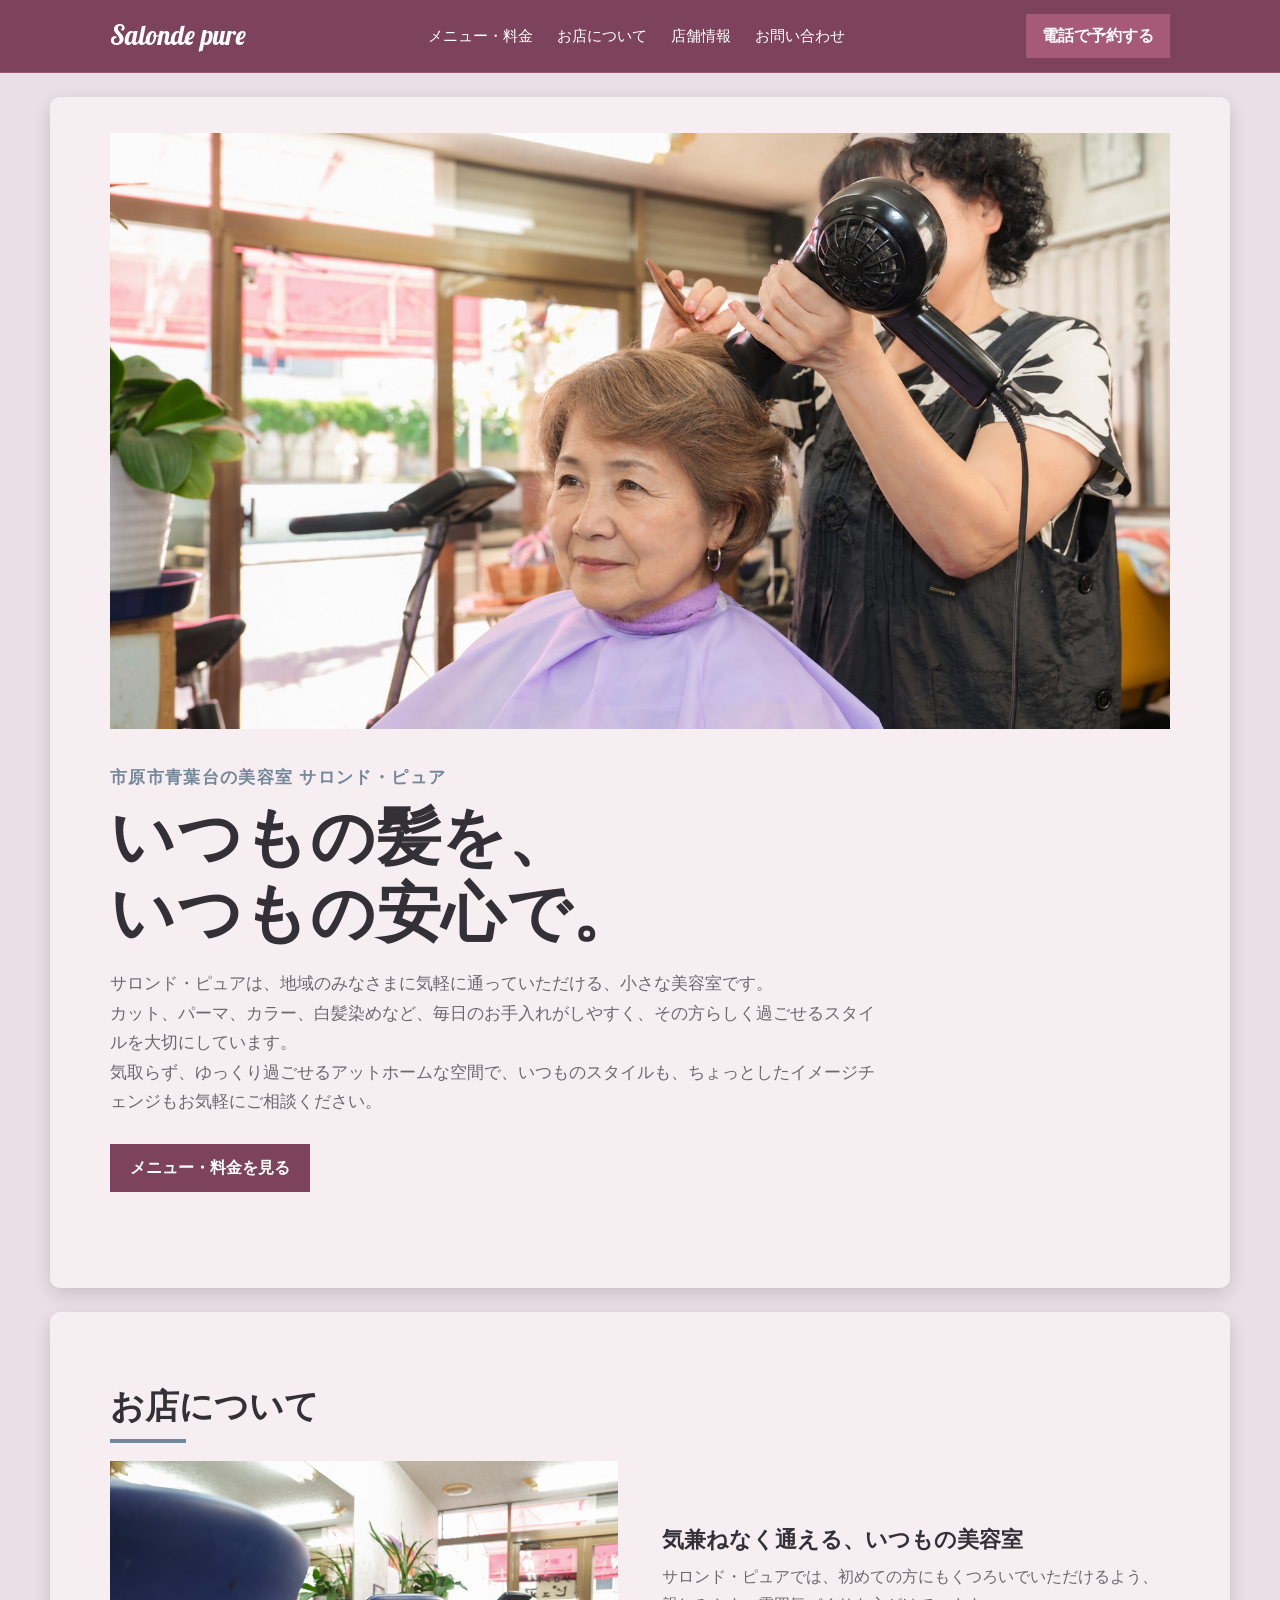
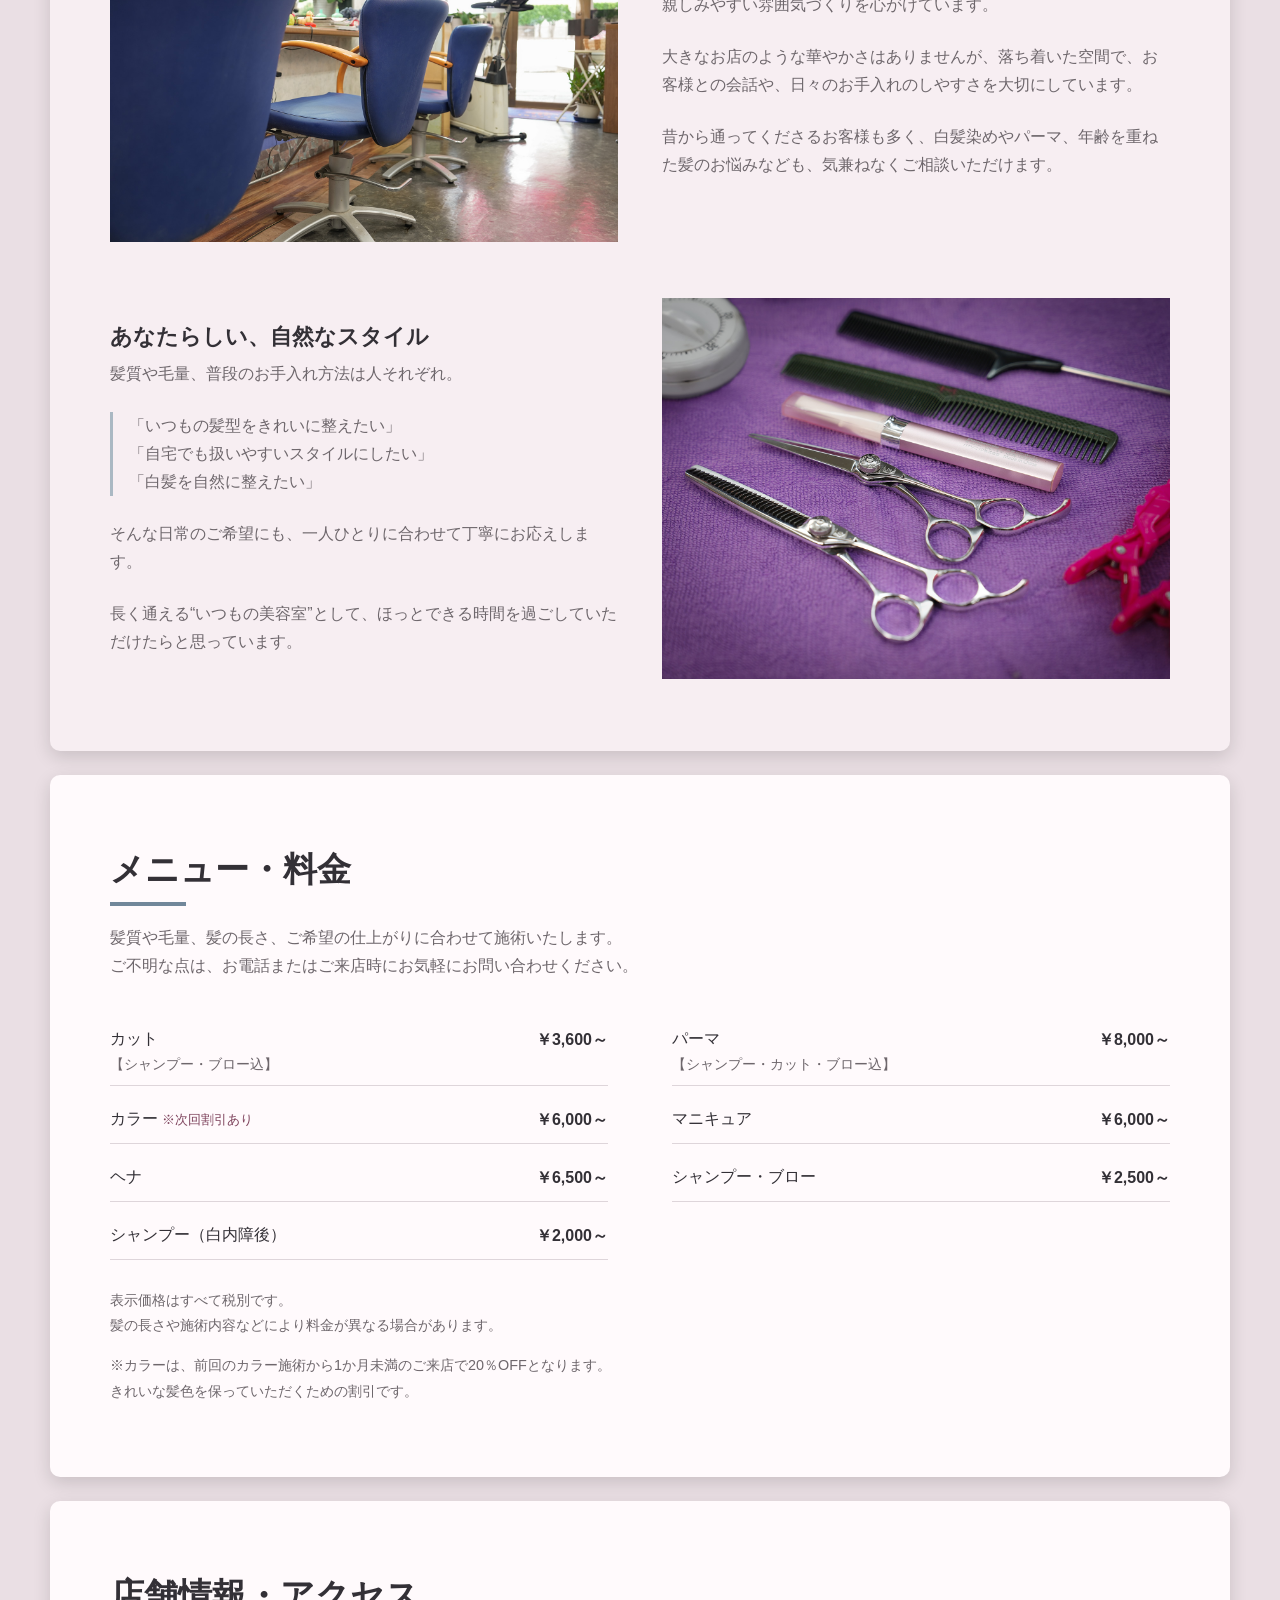
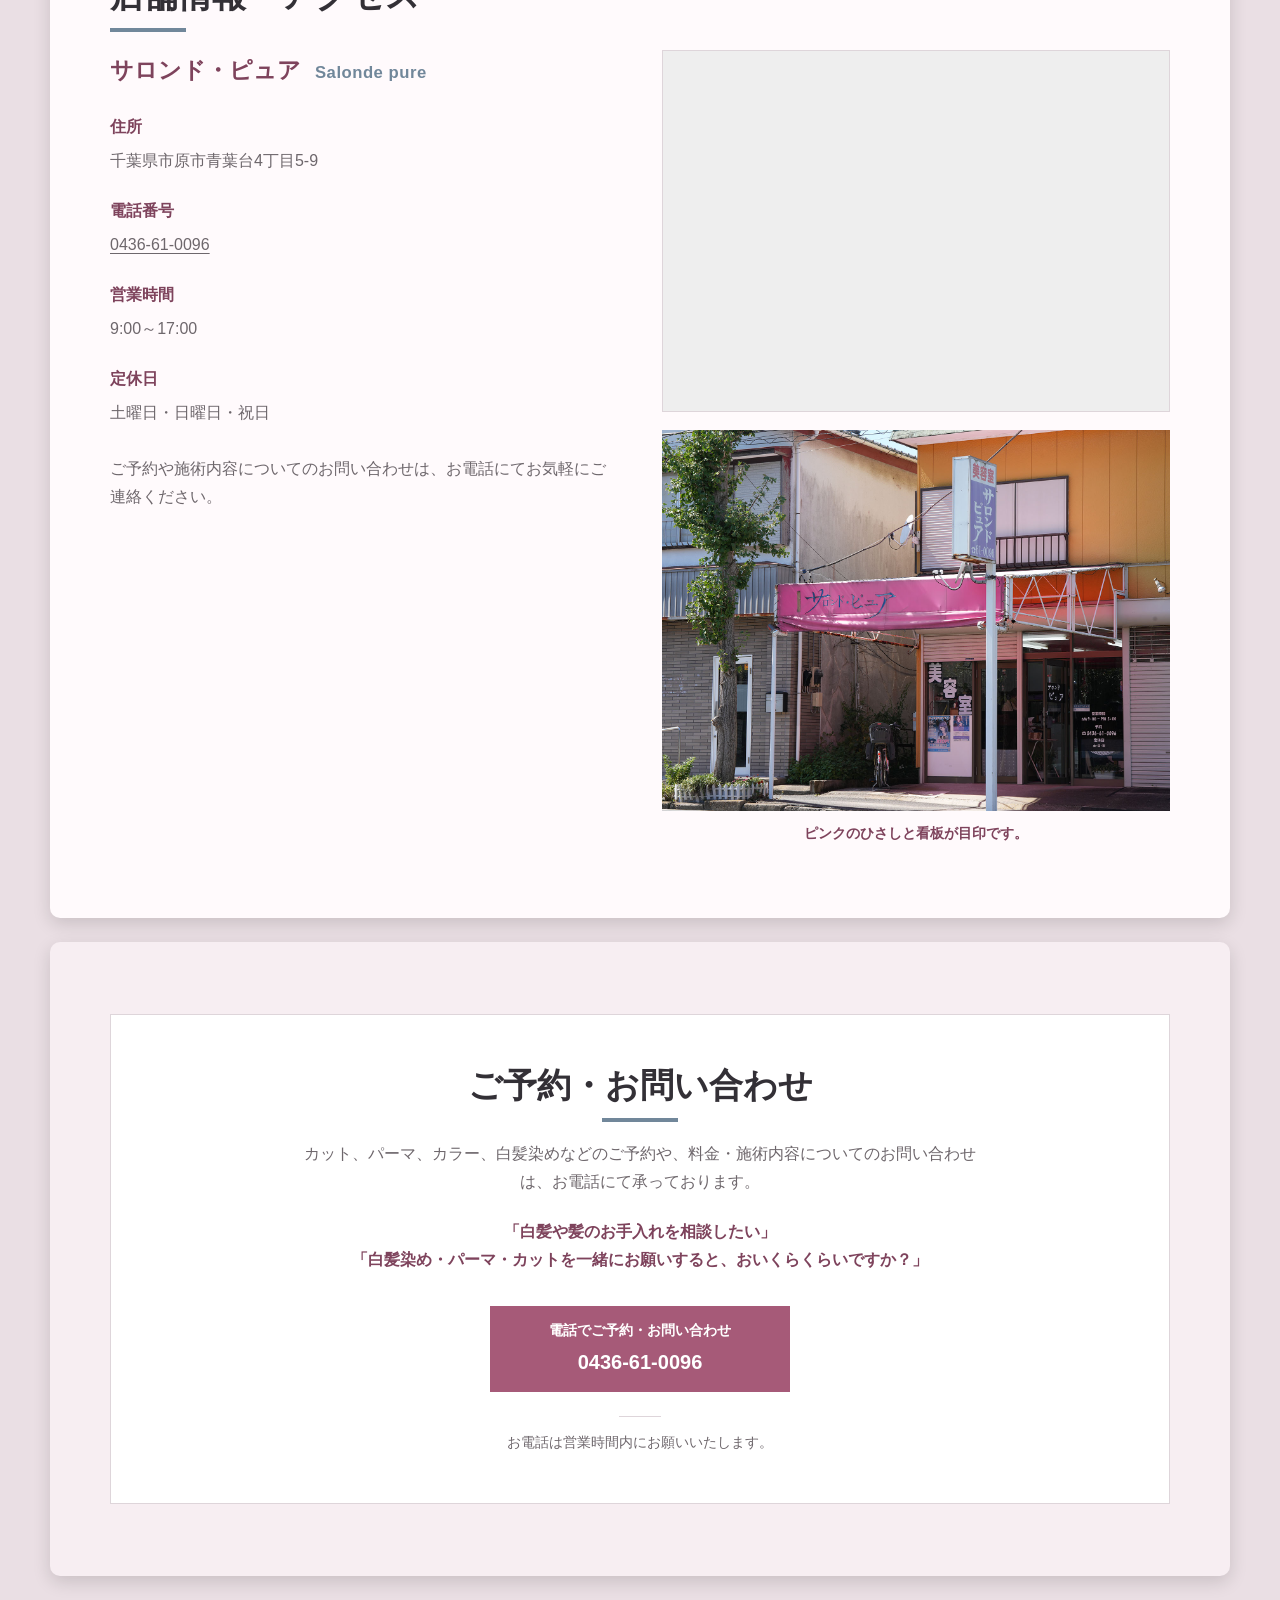
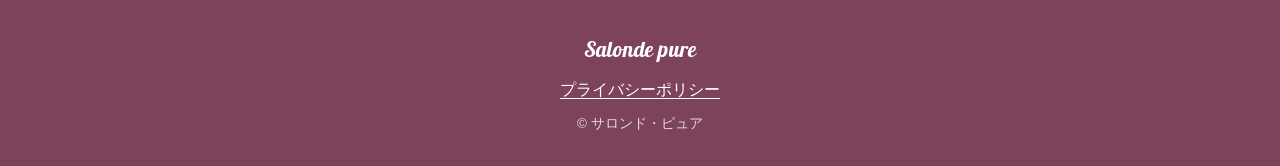
==== commit 520146dd: "[mobile] Sync final shared content" ====
--- a/index.html
+++ b/index.html
@@ -10,10 +10,10 @@
   -->
     <meta name="robots" content="noindex,nofollow" />
 
-    <title>サロンドピュア（Salonde pure）｜市原市青葉台の美容室</title>
+    <title>サロンド・ピュア（Salonde pure）｜市原市青葉台の美容室</title>
     <meta
       name="description"
-      content="市原市青葉台の小さな美容室 サロンドピュア（Salonde pure）。カット、パーマ、カラー、白髪染めなど、毎日のお手入れがしやすいスタイルをご提案します。"
+      content="市原市青葉台の小さな美容室 サロンド・ピュア（Salonde pure）。カット、パーマ、カラー、白髪染めなど、毎日のお手入れがしやすいスタイルをご提案します。"
     />
 
     <!--
@@ -110,18 +110,20 @@
           <div class="hero-visual">
             <img
               src="img/hero_salon.jpg"
-              alt="美容師が女性客の髪をブラシで整えているサロンドピュアのイメージ"
+              alt="美容師が女性客の髪をブラシで整えているサロンド・ピュアのイメージ"
             />
           </div>
 
           <div class="hero-text">
-            <h1>
+            <h1 class="hero-title">市原市青葉台の美容室 サロンド・ピュア</h1>
+
+            <p class="hero-catch">
               いつもの髪を、<br />
               いつもの安心で。
-            </h1>
-
-            <p>
-              サロンドピュアは、地域のみなさまに気軽に通っていただける、小さな美容室です。<br />
+            </p>
+
+            <p class="hero-description">
+              サロンド・ピュアは、地域のみなさまに気軽に通っていただける、小さな美容室です。<br />
               カット、パーマ、カラー、白髪染めなど、毎日のお手入れがしやすく、その方らしく過ごせるスタイルを大切にしています。<br />
               気取らず、ゆっくり過ごせるアットホームな空間で、いつものスタイルも、ちょっとしたイメージチェンジもお気軽にご相談ください。
             </p>
@@ -154,7 +156,7 @@
             <div class="about-text">
               <h3>気兼ねなく通える、いつもの美容室</h3>
               <p>
-                サロンドピュアでは、初めての方にもくつろいでいただけるよう、親しみやすい雰囲気づくりを心がけています。
+                サロンド・ピュアでは、初めての方にもくつろいでいただけるよう、親しみやすい雰囲気づくりを心がけています。
               </p>
               <p>
                 大きなお店のような華やかさはありませんが、落ち着いた空間で、お客様との会話や、日々のお手入れのしやすさを大切にしています。
@@ -279,7 +281,7 @@
           <div class="info-layout">
             <div class="info-text">
               <h3 class="shop-name">
-                サロンドピュア <span class="shop-name-en">Salonde pure</span>
+                サロンド・ピュア <span class="shop-name-en">Salonde pure</span>
               </h3>
 
               <dl class="info-list">
@@ -313,7 +315,7 @@
               -->
                 <iframe
                   src="https://www.google.com/maps?q=%E5%8D%83%E8%91%89%E7%9C%8C%E5%B8%82%E5%8E%9F%E5%B8%82%E9%9D%92%E8%91%89%E5%8F%B04%E4%B8%81%E7%9B%AE5-9&z=16&output=embed"
-                  title="サロンドピュア周辺地図"
+                  title="サロンド・ピュア周辺地図"
                   loading="lazy"
                   referrerpolicy="no-referrer-when-downgrade"
                 ></iframe>
@@ -332,7 +334,7 @@
                 <div class="store-photo">
                   <img
                     src="img/store_exterior.jpg"
-                    alt="ピンクのひさしと看板があるサロンドピュアの店舗外観イメージ"
+                    alt="ピンクのひさしと看板があるサロンド・ピュアの店舗外観イメージ"
                     loading="lazy"
                   />
                 </div>
@@ -387,7 +389,7 @@
         <a href="privacy.html"> プライバシーポリシー </a>
       </p>
 
-      <p class="copyright">&copy; Salonde pure</p>
+      <p class="copyright">&copy; サロンド・ピュア</p>
     </footer>
   </body>
 </html>
--- a/css/style.css
+++ b/css/style.css
@@ -466,15 +466,37 @@
   padding-top: 36px;
 }
 
-.hero-text h1 {
+/*
+      Hero内のh1は、見た目の主役ではなく「このページが何のサイトか」を
+      文書構造として明示する役割。
+      小さめ・控えめに見せ、キャッチコピーとは役割を分ける。
+    */
+.hero-title {
+  margin: 0 0 10px;
+
+  color: var(--color-blue);
+  font-size: clamp(0.9rem, 1.6vw, 1.05rem);
+  font-weight: 700;
+  line-height: 1.5;
+  letter-spacing: 0.08em;
+}
+
+/*
+      見た目上のHero主役はキャッチコピー。
+      h1ではなくpだが、CSSで大きく見せる。
+      HTMLの見出し階層と、視覚上の強弱は別に考える。
+    */
+.hero-catch {
   margin: 0 0 18px;
 
+  color: var(--color-text);
   font-size: clamp(2.15rem, 5vw, 4rem);
+  font-weight: 700;
   line-height: 1.18;
   letter-spacing: 0.01em;
 }
 
-.hero-text p {
+.hero-description {
   margin: 0 0 28px;
 
   color: var(--color-text-sub);
@@ -962,7 +984,7 @@
       店舗情報では、日本語名を主役にして英字表記を補助的に併記する。
 
       Headerのロゴは「Salonde pure」のまま。
-      本文は年配のお客様にも読みやすい「サロンドピュア」を優先する。
+      本文は年配のお客様にも読みやすい「サロンド・ピュア」を優先する。
     */
 .shop-name-en {
   display: inline-block;
@@ -1287,7 +1309,12 @@
     padding-top: 28px;
   }
 
-  .hero-text h1 {
+  .hero-title {
+    font-size: 0.9rem;
+    letter-spacing: 0.06em;
+  }
+
+  .hero-catch {
     font-size: clamp(1.7rem, 7vw, 2.3rem);
   }
 
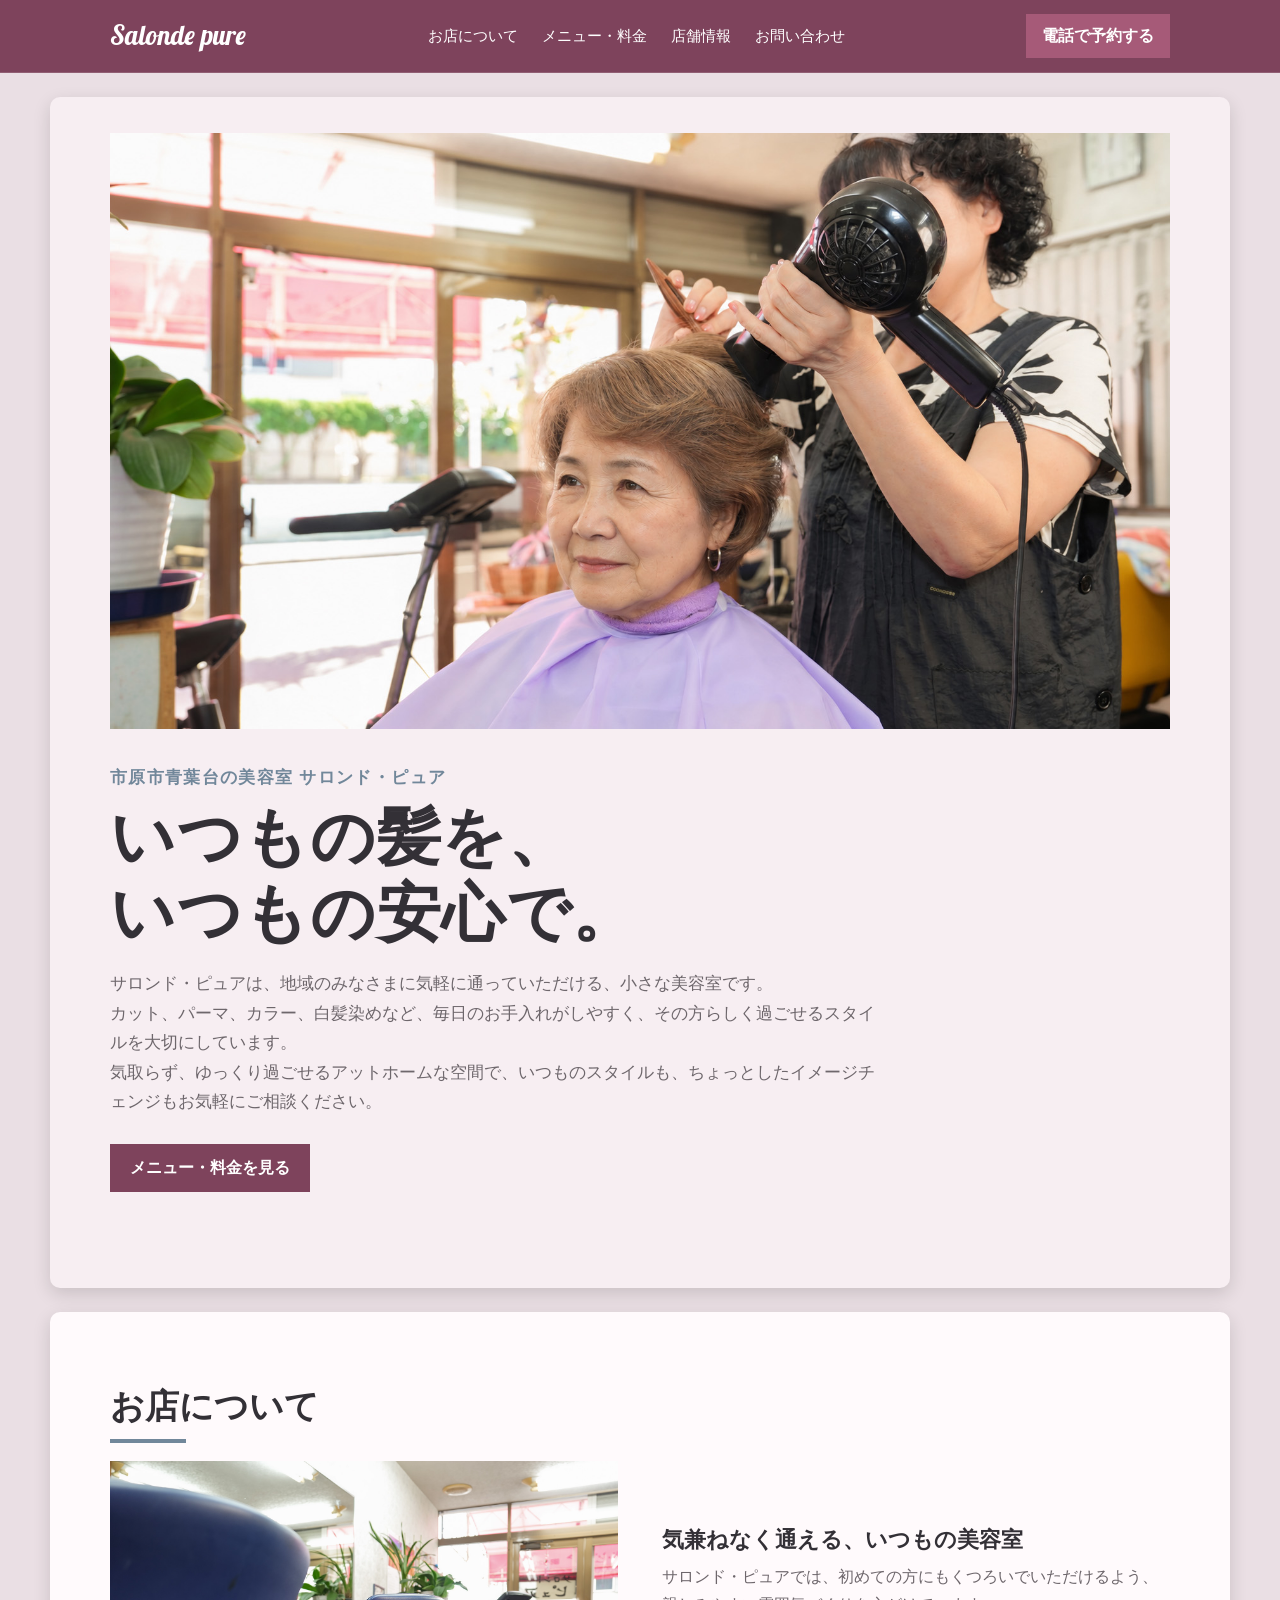
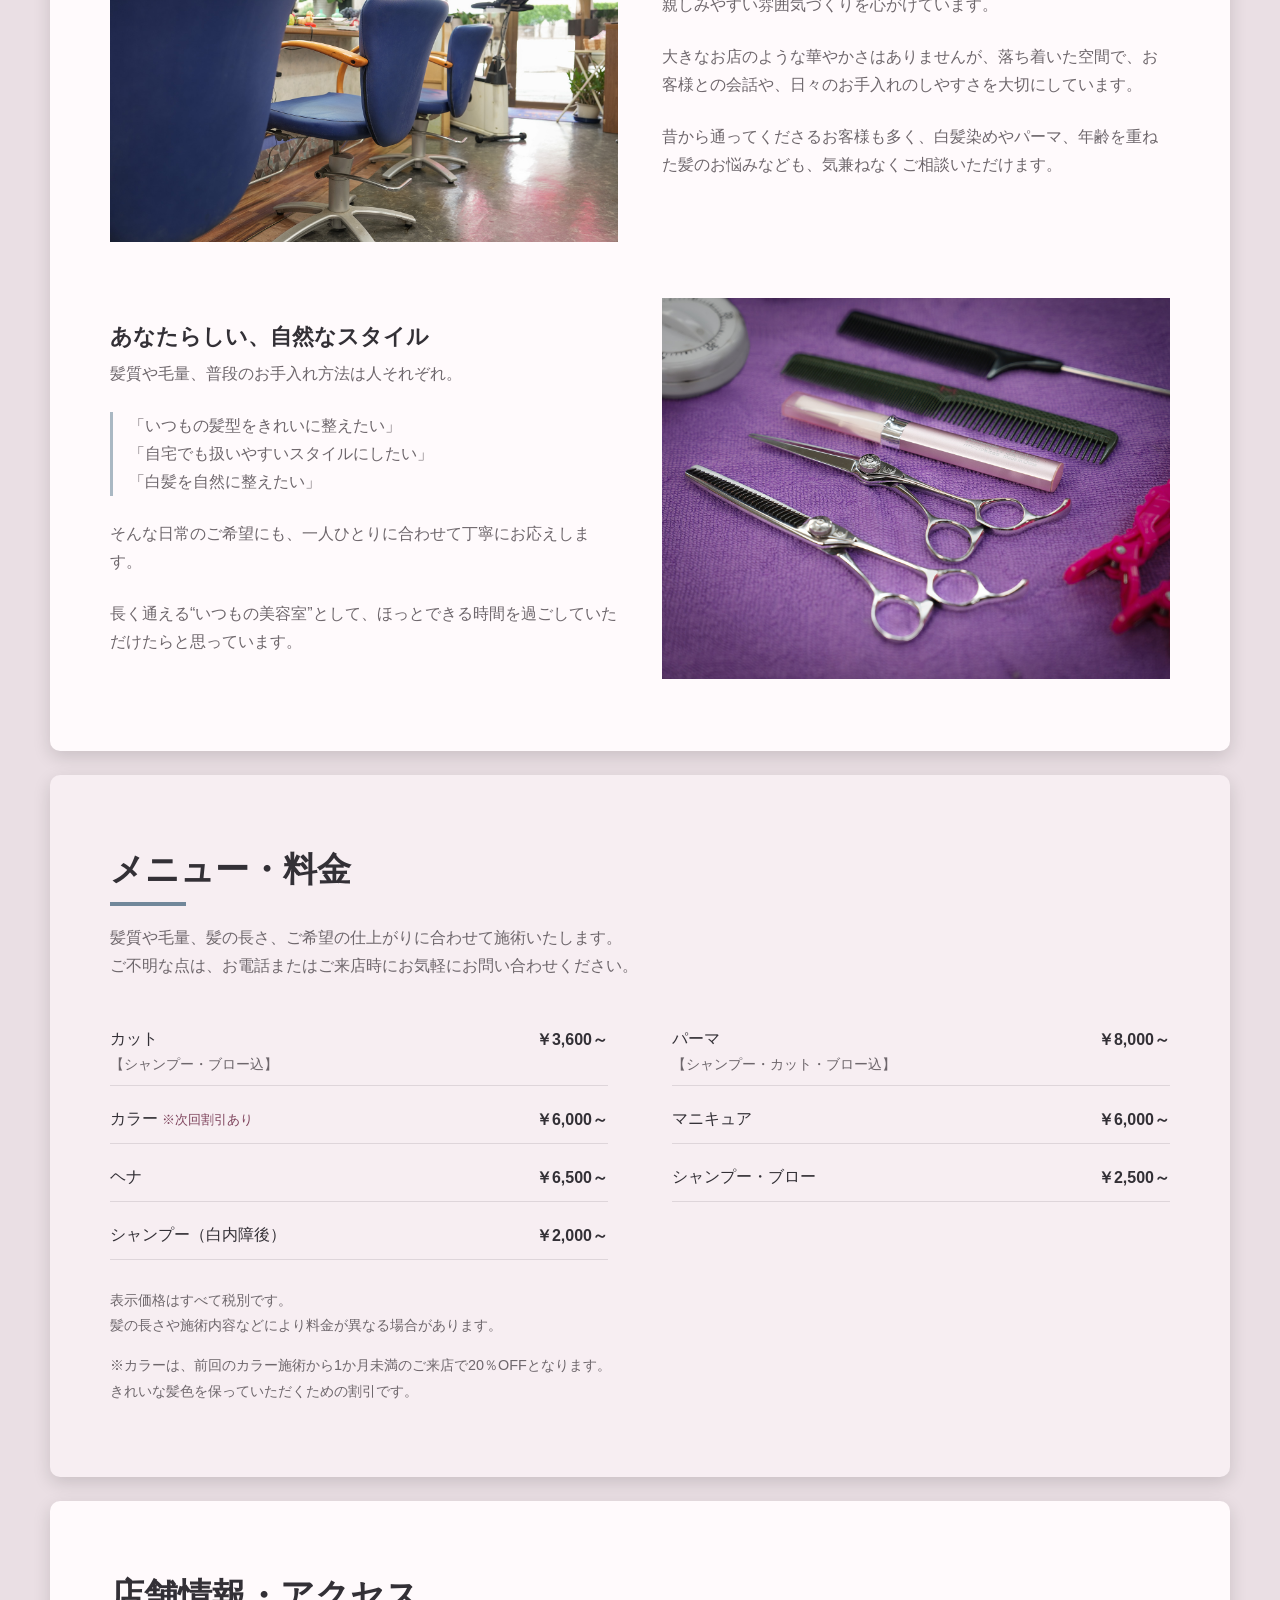
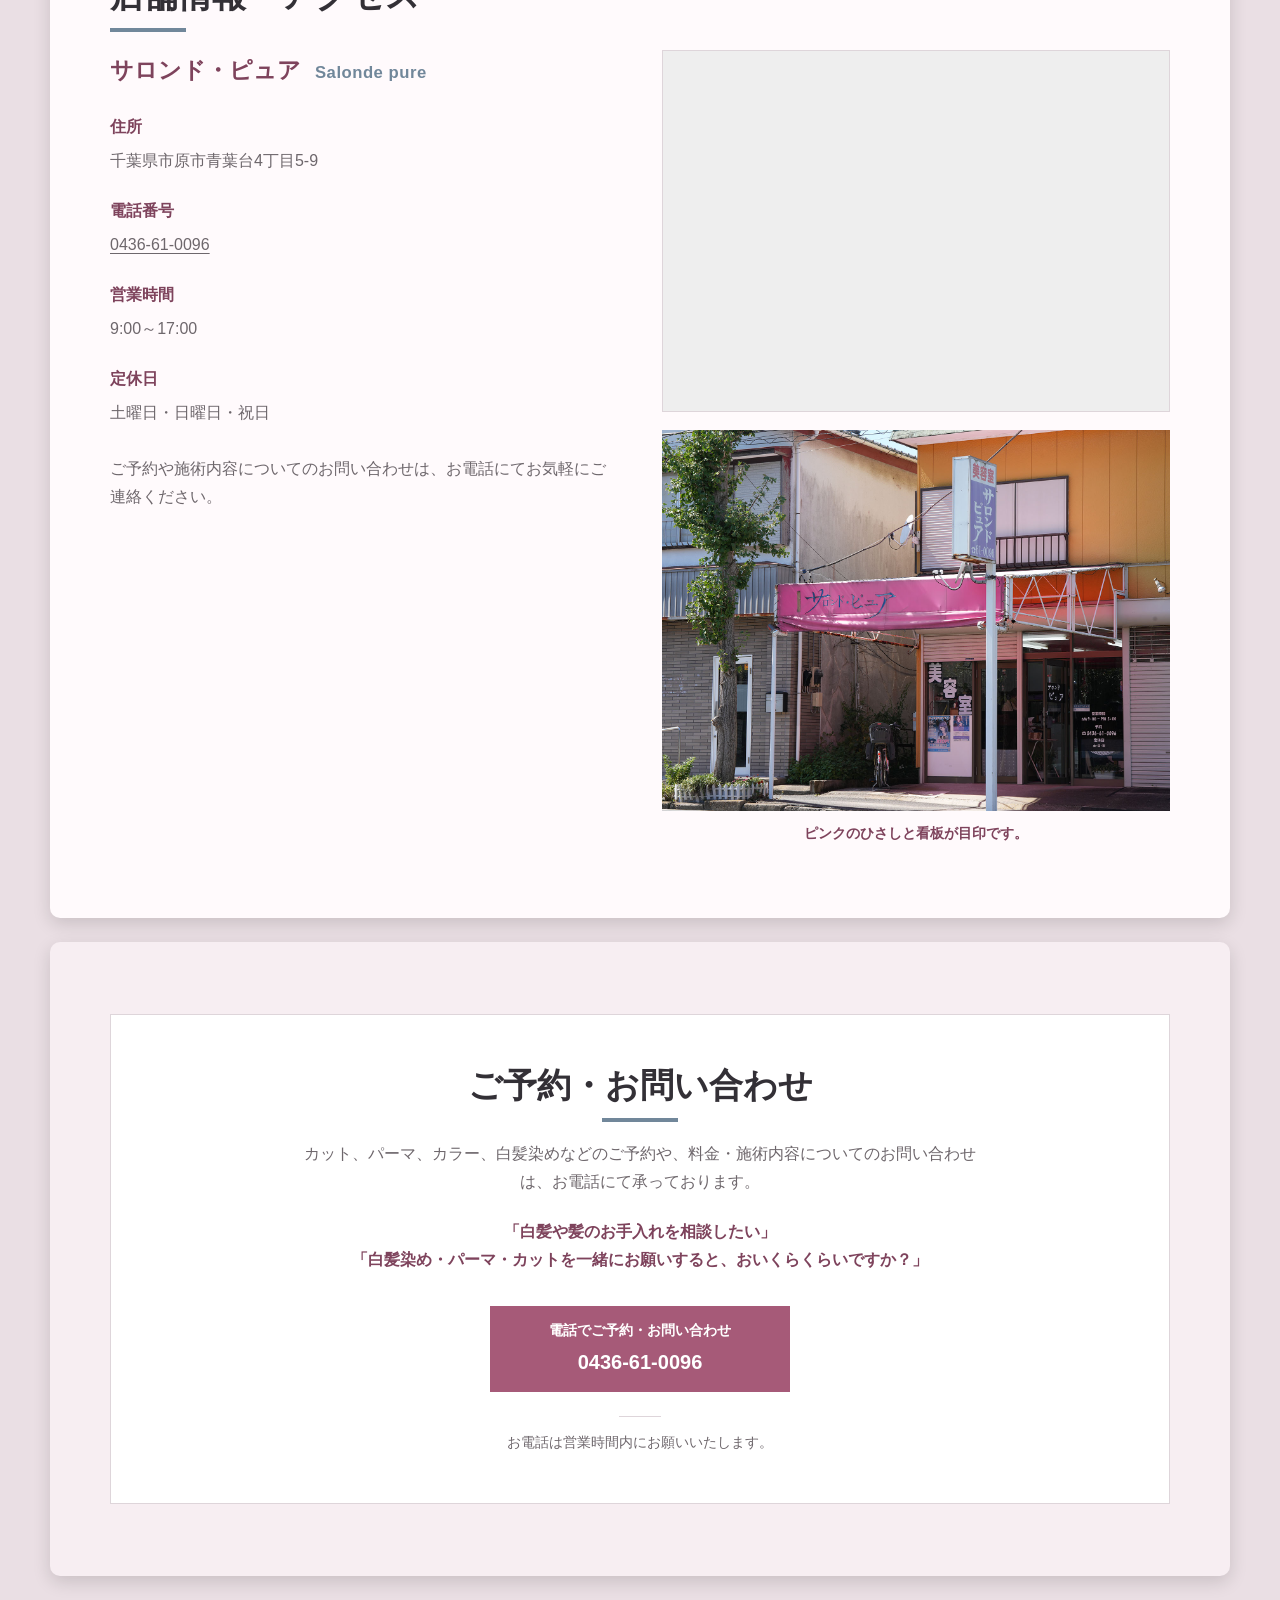
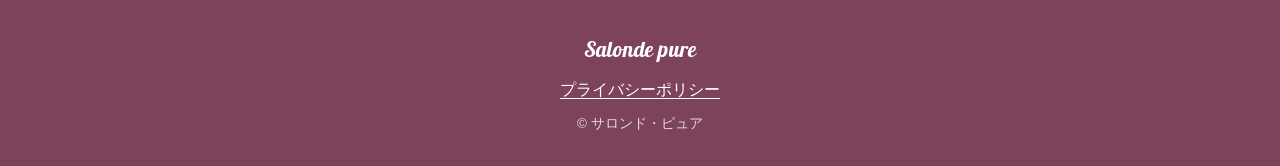
==== commit 8551a79d: "Refine navigation and section backgrounds [office]" ====
--- a/index.html
+++ b/index.html
@@ -74,8 +74,8 @@
 
         <nav aria-label="メインナビゲーション">
           <ul class="nav-list">
+            <li><a href="#about">お店について</a></li>
             <li><a href="#menu">メニュー・料金</a></li>
-            <li><a href="#about">お店について</a></li>
             <li><a href="#access">店舗情報</a></li>
             <li><a href="#contact">お問い合わせ</a></li>
           </ul>
--- a/css/style.css
+++ b/css/style.css
@@ -539,7 +539,7 @@
     */
 
 #menu {
-  background: var(--color-bg);
+  background: var(--color-bg-sub);
 }
 
 /*
@@ -621,7 +621,7 @@
     */
 
 #about {
-  background: var(--color-bg-sub);
+  background: var(--color-bg);
 }
 
 .about-row {
@@ -1233,7 +1233,7 @@
 
         [       LOGO       ]
 
-        [メニュー] [お店について]
+        [お店について] [メニュー]
         [店舗情報] [お問い合わせ]
 
         [        電話で予約する        ]
